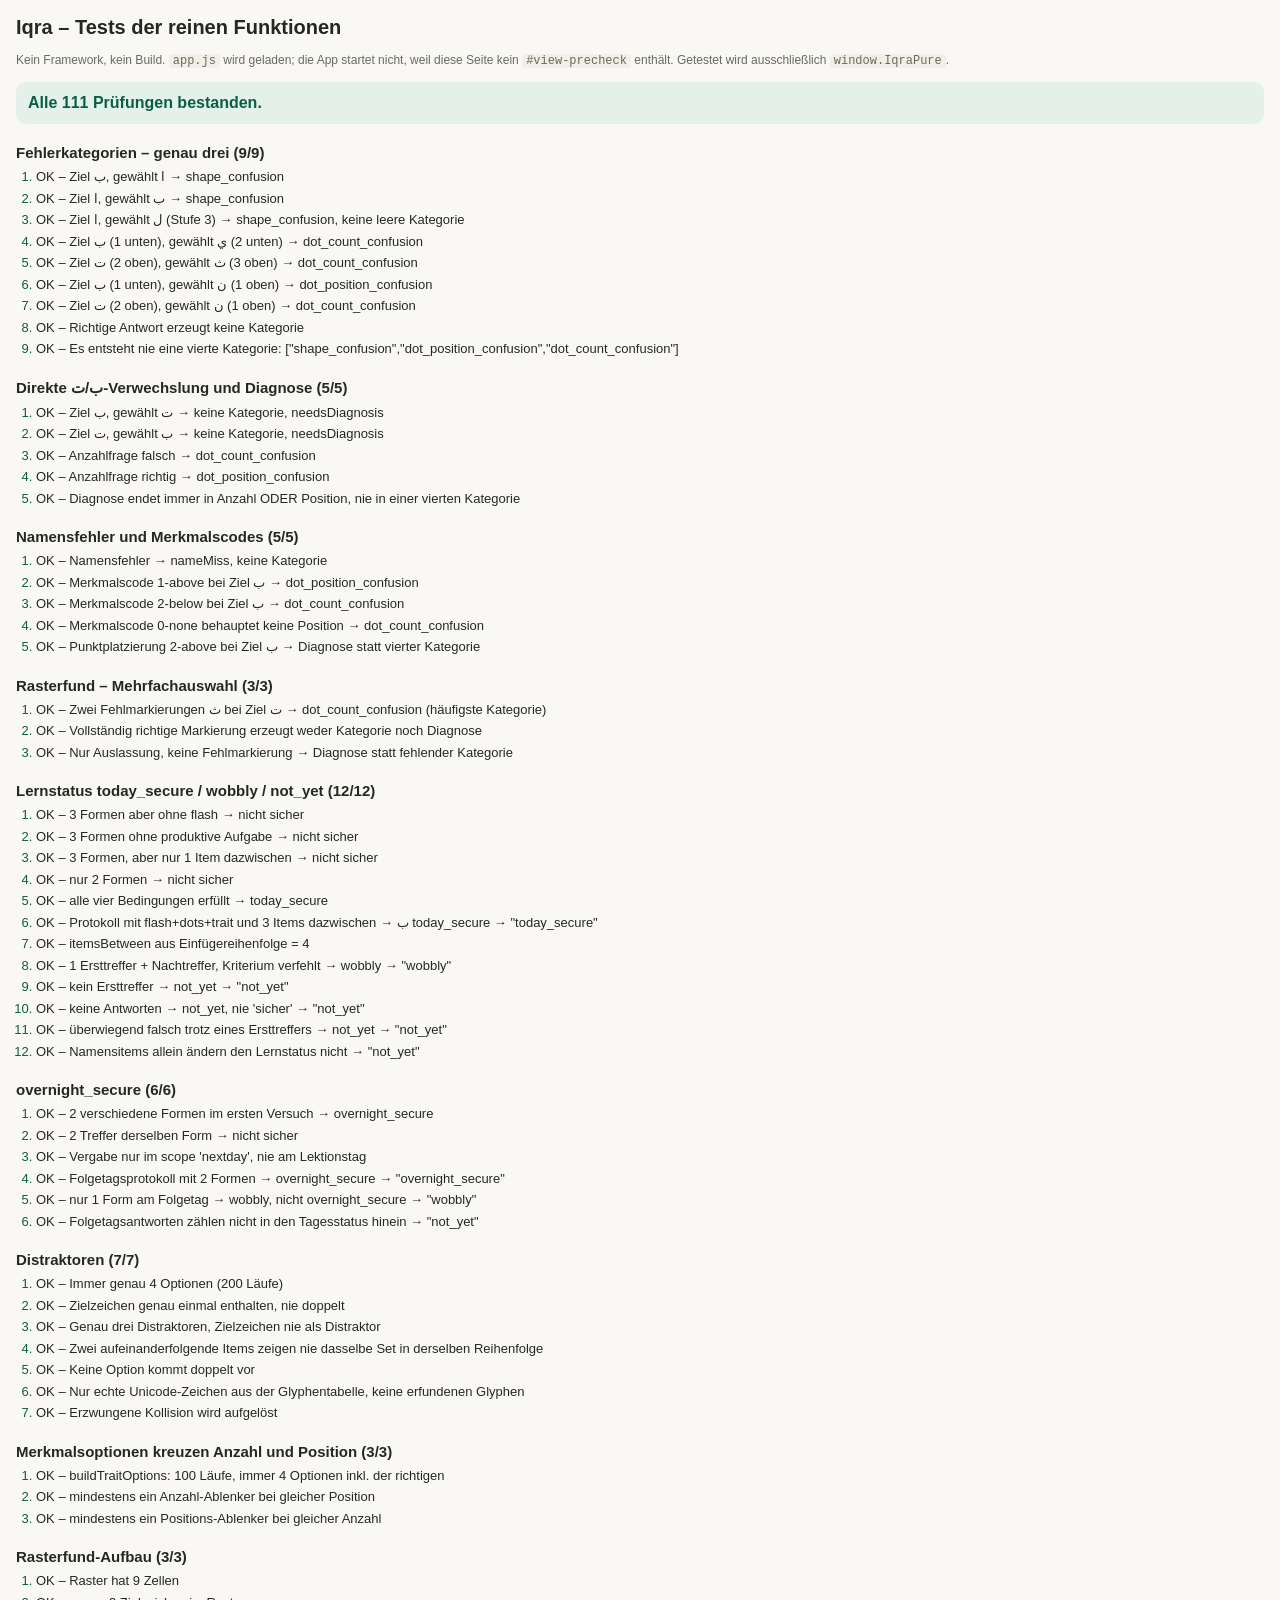
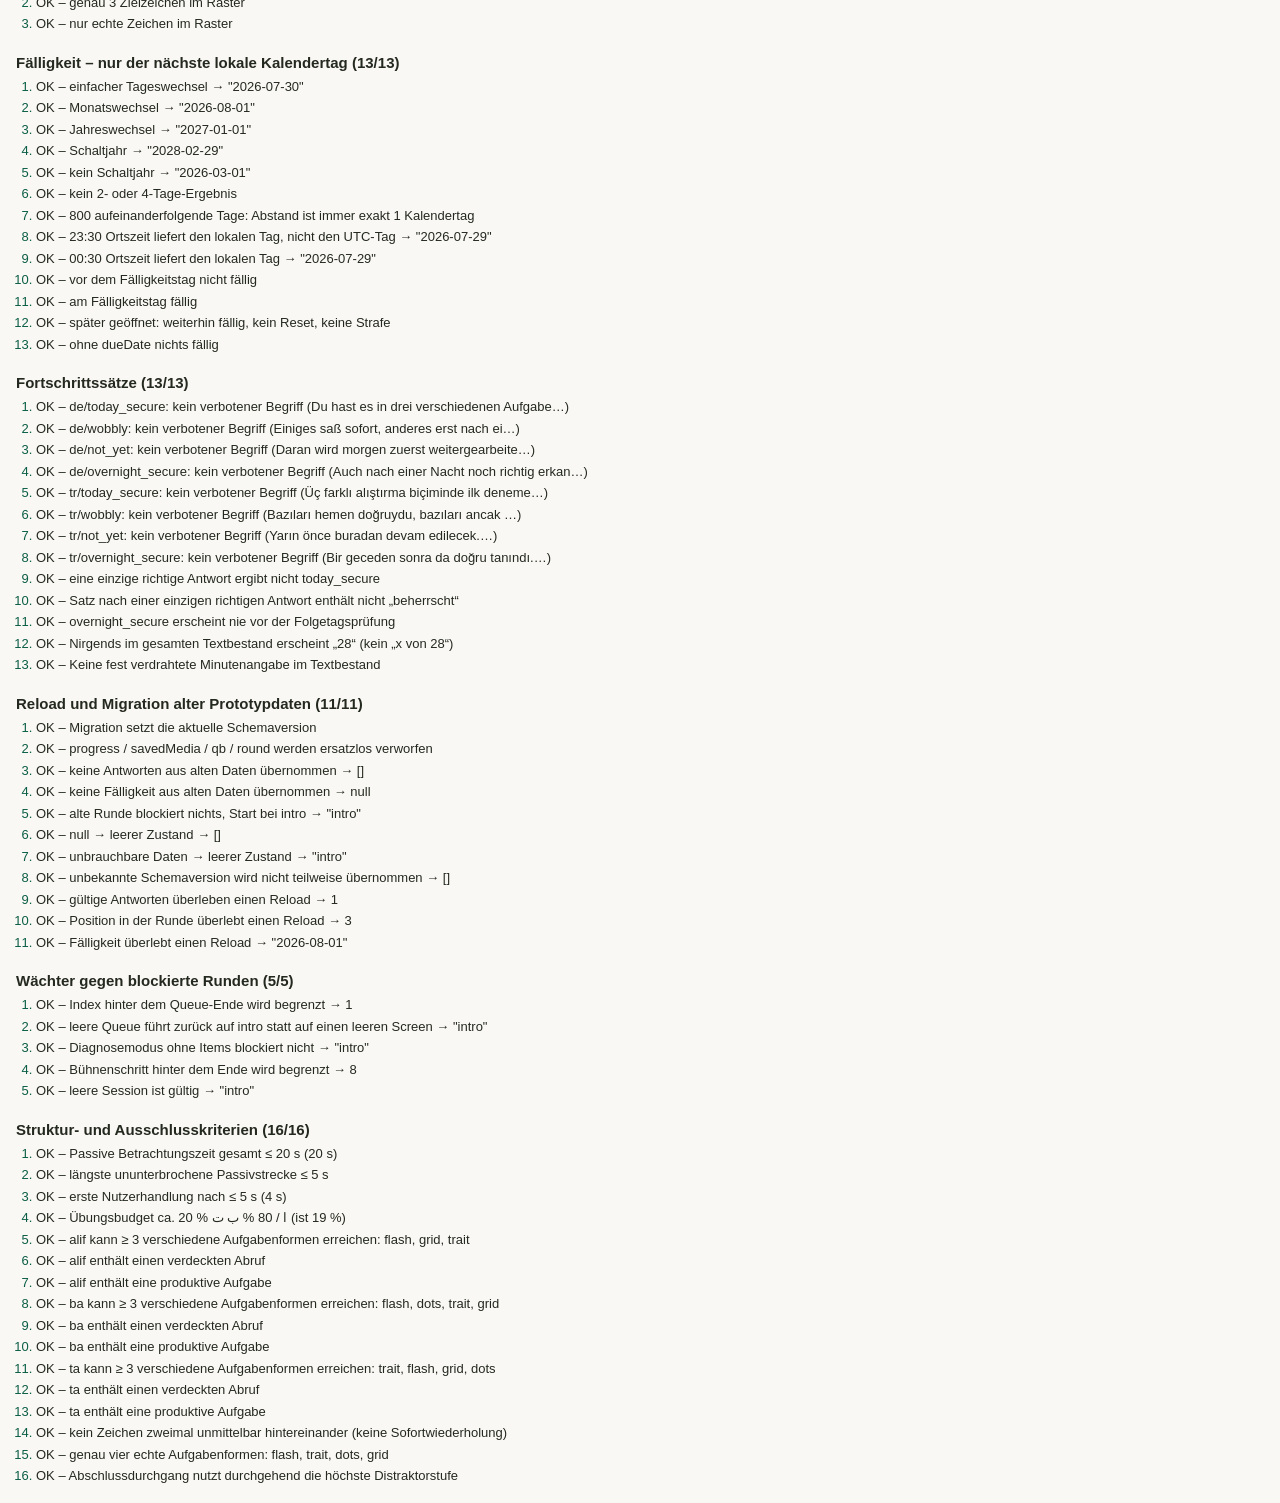
==== tests.html @ 8e63d416 "Vertical Slice zu einer vollstaendigen Demolektion umbauen Der bisherige breite Prototyp wird durch " ====
<!DOCTYPE html>
<html lang="de">
<head>
<meta charset="UTF-8">
<meta name="viewport" content="width=device-width, initial-scale=1">
<title>Iqra – Tests der reinen Funktionen</title>
<style>
  body { font-family: -apple-system, BlinkMacSystemFont, "Segoe UI", Roboto, Helvetica, Arial, sans-serif;
         margin: 0; padding: 16px; background: #faf8f4; color: #24291f; }
  h1 { font-size: 20px; margin: 0 0 4px; }
  #summary { font-size: 16px; font-weight: 700; padding: 12px; border-radius: 10px; margin: 12px 0; }
  .pass { background: #e3f1ea; color: #0b5e46; }
  .fail { background: #f6ebe4; color: #9a3412; }
  h2 { font-size: 15px; margin: 20px 0 6px; }
  ol { margin: 0; padding-left: 20px; }
  li { font-size: 13px; line-height: 1.5; margin: 2px 0; }
  li.ok::marker { color: #0b5e46; }
  li.no { color: #9a3412; font-weight: 700; }
  code { background: #f2efe8; padding: 0 4px; border-radius: 4px; }
  p.note { font-size: 12px; color: #676c5e; line-height: 1.5; }
</style>
</head>
<body>
<h1>Iqra – Tests der reinen Funktionen</h1>
<p class="note">Kein Framework, kein Build. <code>app.js</code> wird geladen; die App startet nicht, weil
diese Seite kein <code>#view-precheck</code> enthält. Getestet wird ausschließlich <code>window.IqraPure</code>.</p>
<div id="summary">läuft …</div>
<div id="results"></div>

<script src="app.js"></script>
<script>
(function () {
  "use strict";
  var P = window.IqraPure;
  var groups = [];
  var current = null;
  var total = 0, failed = 0;

  function group(name) { current = { name: name, items: [] }; groups.push(current); }
  function ok(cond, label) {
    total++;
    if (!cond) failed++;
    current.items.push({ ok: !!cond, label: label });
  }
  function eq(a, b, label) { ok(JSON.stringify(a) === JSON.stringify(b), label + "  → " + JSON.stringify(a)); }

  function answer(o) {
    return {
      letterId: o.letterId, taskType: o.taskType || "flash", pickKind: o.pickKind || "glyph",
      picked: o.picked, correct: !!o.correct
    };
  }
  function cat(o) { return P.classifyError(answer(o)).category; }
  function diag(o) { return P.classifyError(answer(o)).needsDiagnosis; }

  /* ---------------------------------------------------------------- 1 */
  group("Fehlerkategorien – genau drei");

  ok(cat({ letterId: "ba", picked: "ا" }) === "shape_confusion",
     "Ziel ب, gewählt ا → shape_confusion");
  ok(cat({ letterId: "alif", picked: "ب" }) === "shape_confusion",
     "Ziel ا, gewählt ب → shape_confusion");
  ok(cat({ letterId: "alif", picked: "ل" }) === "shape_confusion",
     "Ziel ا, gewählt ل (Stufe 3) → shape_confusion, keine leere Kategorie");
  ok(cat({ letterId: "ba", picked: "ي" }) === "dot_count_confusion",
     "Ziel ب (1 unten), gewählt ي (2 unten) → dot_count_confusion");
  ok(cat({ letterId: "ta", picked: "ث" }) === "dot_count_confusion",
     "Ziel ت (2 oben), gewählt ث (3 oben) → dot_count_confusion");
  ok(cat({ letterId: "ba", picked: "ن" }) === "dot_position_confusion",
     "Ziel ب (1 unten), gewählt ن (1 oben) → dot_position_confusion");
  ok(cat({ letterId: "ta", picked: "ن" }) === "dot_count_confusion",
     "Ziel ت (2 oben), gewählt ن (1 oben) → dot_count_confusion");
  ok(cat({ letterId: "ba", picked: "ب", correct: true }) === null,
     "Richtige Antwort erzeugt keine Kategorie");

  var cats = ["shape_confusion", "dot_count_confusion", "dot_position_confusion"];
  var seen = [];
  ["ا", "ت", "ث", "ن", "ي", "ل", "د"].forEach(function (ch) {
    var c = P.classifyError(answer({ letterId: "ba", picked: ch })).category;
    if (c && seen.indexOf(c) === -1) seen.push(c);
  });
  ok(seen.every(function (c) { return cats.indexOf(c) !== -1; }),
     "Es entsteht nie eine vierte Kategorie: " + JSON.stringify(seen));

  /* ---------------------------------------------------------------- 2 */
  group("Direkte ب/ت-Verwechslung und Diagnose");

  ok(cat({ letterId: "ba", picked: "ت" }) === null && diag({ letterId: "ba", picked: "ت" }) === true,
     "Ziel ب, gewählt ت → keine Kategorie, needsDiagnosis");
  ok(cat({ letterId: "ta", picked: "ب" }) === null && diag({ letterId: "ta", picked: "ب" }) === true,
     "Ziel ت, gewählt ب → keine Kategorie, needsDiagnosis");
  ok(P.resolveDiagnosis(false) === "dot_count_confusion",
     "Anzahlfrage falsch → dot_count_confusion");
  ok(P.resolveDiagnosis(true) === "dot_position_confusion",
     "Anzahlfrage richtig → dot_position_confusion");
  ok(["dot_count_confusion", "dot_position_confusion"].indexOf(P.resolveDiagnosis(true)) !== -1 &&
     ["dot_count_confusion", "dot_position_confusion"].indexOf(P.resolveDiagnosis(false)) !== -1,
     "Diagnose endet immer in Anzahl ODER Position, nie in einer vierten Kategorie");

  group("Namensfehler und Merkmalscodes");
  var nm = P.classifyError(answer({ letterId: "ba", taskType: "name", pickKind: "name", picked: "ta" }));
  ok(nm.category === null && nm.nameMiss === true,
     "Namensfehler → nameMiss, keine Kategorie");
  ok(cat({ letterId: "ba", taskType: "trait", pickKind: "trait", picked: "1-above" }) === "dot_position_confusion",
     "Merkmalscode 1-above bei Ziel ب → dot_position_confusion");
  ok(cat({ letterId: "ba", taskType: "trait", pickKind: "trait", picked: "2-below" }) === "dot_count_confusion",
     "Merkmalscode 2-below bei Ziel ب → dot_count_confusion");
  ok(cat({ letterId: "ba", taskType: "trait", pickKind: "trait", picked: "0-none" }) === "dot_count_confusion",
     "Merkmalscode 0-none behauptet keine Position → dot_count_confusion");
  ok(cat({ letterId: "ba", taskType: "dots", pickKind: "trait", picked: "2-above" }) === null &&
     diag({ letterId: "ba", taskType: "dots", pickKind: "trait", picked: "2-above" }) === true,
     "Punktplatzierung 2-above bei Ziel ب → Diagnose statt vierter Kategorie");

  group("Rasterfund – Mehrfachauswahl");
  ok(cat({ letterId: "ta", taskType: "grid", picked: ["ت", "ت", "ث", "ث"] }) === "dot_count_confusion",
     "Zwei Fehlmarkierungen ث bei Ziel ت → dot_count_confusion (häufigste Kategorie)");
  ok(diag({ letterId: "ta", taskType: "grid", picked: ["ت", "ت", "ت"], correct: true }) === false,
     "Vollständig richtige Markierung erzeugt weder Kategorie noch Diagnose");
  ok(diag({ letterId: "ta", taskType: "grid", picked: ["ت", "ت"] }) === true,
     "Nur Auslassung, keine Fehlmarkierung → Diagnose statt fehlender Kategorie");

  /* ---------------------------------------------------------------- 3 */
  group("Lernstatus today_secure / wobbly / not_yet");

  function A(letterId, taskType, correct, firstTry, qid, scope) {
    return { qid: qid, letterId: letterId, taskType: taskType, correct: correct,
             firstTry: firstTry, scope: scope || "today", level: 1, picked: "x",
             attemptNo: firstTry ? 1 : 2, ts: 0 };
  }

  ok(P.isTodaySecure({ scope: "today", firstTryForms: ["grid", "dots", "trait"], itemsBetween: 5 }) === false,
     "3 Formen aber ohne flash → nicht sicher");
  ok(P.isTodaySecure({ scope: "today", firstTryForms: ["flash", "trait", "name"], itemsBetween: 5 }) === false,
     "3 Formen ohne produktive Aufgabe → nicht sicher");
  ok(P.isTodaySecure({ scope: "today", firstTryForms: ["flash", "grid", "trait"], itemsBetween: 1 }) === false,
     "3 Formen, aber nur 1 Item dazwischen → nicht sicher");
  ok(P.isTodaySecure({ scope: "today", firstTryForms: ["flash", "grid"], itemsBetween: 9 }) === false,
     "nur 2 Formen → nicht sicher");
  ok(P.isTodaySecure({ scope: "today", firstTryForms: ["flash", "grid", "trait"], itemsBetween: 2 }) === true,
     "alle vier Bedingungen erfüllt → today_secure");

  var secureLog = [
    A("ba", "flash", true, true, "q1"), A("ta", "trait", true, true, "q2"),
    A("alif", "flash", true, true, "q3"), A("ta", "flash", true, true, "q4"),
    A("ba", "dots", true, true, "q5"), A("ba", "trait", true, true, "q6")
  ];
  var lsBa = P.computeLetterState(secureLog, "ba", "today");
  eq(lsBa.status, "today_secure", "Protokoll mit flash+dots+trait und 3 Items dazwischen → ب today_secure");
  ok(lsBa.itemsBetween >= 2, "itemsBetween aus Einfügereihenfolge = " + lsBa.itemsBetween);

  var wobblyLog = [
    A("ba", "flash", true, true, "q1"), A("ta", "trait", false, true, "q2"),
    A("ba", "dots", true, false, "q3"), A("ba", "trait", true, false, "q4")
  ];
  eq(P.computeLetterState(wobblyLog, "ba", "today").status, "wobbly",
     "1 Ersttreffer + Nachtreffer, Kriterium verfehlt → wobbly");

  var notYetLog = [
    A("ta", "flash", false, true, "q1"), A("ta", "grid", false, true, "q2"),
    A("ta", "trait", false, true, "q3")
  ];
  eq(P.computeLetterState(notYetLog, "ta", "today").status, "not_yet",
     "kein Ersttreffer → not_yet");
  eq(P.computeLetterState([], "ta", "today").status, "not_yet",
     "keine Antworten → not_yet, nie 'sicher'");

  var majorityWrong = [
    A("ta", "flash", true, true, "q1"), A("ta", "grid", false, true, "q2"),
    A("ta", "trait", false, true, "q3"), A("ta", "dots", false, true, "q4")
  ];
  eq(P.computeLetterState(majorityWrong, "ta", "today").status, "not_yet",
     "überwiegend falsch trotz eines Ersttreffers → not_yet");

  var nameOnly = [A("ba", "name", true, true, "q1"), A("ba", "name", true, true, "q2"), A("ba", "name", true, true, "q3")];
  eq(P.computeLetterState(nameOnly, "ba", "today").status, "not_yet",
     "Namensitems allein ändern den Lernstatus nicht");

  /* ---------------------------------------------------------------- 4 */
  group("overnight_secure");

  ok(P.isOvernightSecure({ scope: "nextday", firstTryForms: ["flash", "dots"] }) === true,
     "2 verschiedene Formen im ersten Versuch → overnight_secure");
  ok(P.isOvernightSecure({ scope: "nextday", firstTryForms: ["flash"] }) === false,
     "2 Treffer derselben Form → nicht sicher");
  ok(P.isOvernightSecure({ scope: "today", firstTryForms: ["flash", "dots", "grid"] }) === false,
     "Vergabe nur im scope 'nextday', nie am Lektionstag");
  var ndLog = [A("ba", "flash", true, true, "n1", "nextday"), A("ta", "flash", true, true, "n2", "nextday"),
               A("ba", "dots", true, true, "n3", "nextday")];
  eq(P.computeLetterState(ndLog, "ba", "nextday").status, "overnight_secure",
     "Folgetagsprotokoll mit 2 Formen → overnight_secure");
  eq(P.computeLetterState(ndLog, "ta", "nextday").status, "wobbly",
     "nur 1 Form am Folgetag → wobbly, nicht overnight_secure");
  eq(P.computeLetterState(ndLog, "ba", "today").status, "not_yet",
     "Folgetagsantworten zählen nicht in den Tagesstatus hinein");

  /* ---------------------------------------------------------------- 5 */
  group("Distraktoren");

  var prev = null, sets = [], i, j;
  for (i = 0; i < 200; i++) {
    var letter = ["alif", "ba", "ta"][i % 3];
    var level = (i % 3) + 1;
    var d = P.buildDistractors(letter, level, prev);
    sets.push({ letter: letter, level: level, d: d, prev: prev });
    prev = d.join(",");
  }
  ok(sets.every(function (s) { return s.d.length === 4; }), "Immer genau 4 Optionen (200 Läufe)");
  ok(sets.every(function (s) {
    var n = 0;
    for (var k = 0; k < s.d.length; k++) if (s.d[k] === s.letter) n++;
    return n === 1;
  }), "Zielzeichen genau einmal enthalten, nie doppelt");
  ok(sets.every(function (s) {
    return s.d.filter(function (x) { return x !== s.letter; }).length === 3;
  }), "Genau drei Distraktoren, Zielzeichen nie als Distraktor");
  ok(sets.every(function (s) {
    return !s.prev || s.d.join(",") !== s.prev;
  }), "Zwei aufeinanderfolgende Items zeigen nie dasselbe Set in derselben Reihenfolge");
  ok(sets.every(function (s) {
    var uniq = [];
    for (var k = 0; k < s.d.length; k++) if (uniq.indexOf(s.d[k]) === -1) uniq.push(s.d[k]);
    return uniq.length === 4;
  }), "Keine Option kommt doppelt vor");
  ok(sets.every(function (s) { return s.d.every(function (g) { return !!P.GLYPHS[g]; }); }),
     "Nur echte Unicode-Zeichen aus der Glyphentabelle, keine erfundenen Glyphen");

  /* gleiche Antwort zweimal hintereinander mit identischem prev erzwingen */
  var forced = P.buildDistractors("ba", 1, ["alif", "ta", "nun", "ba"].join(","));
  ok(forced.join(",") !== ["alif", "ta", "nun", "ba"].join(","),
     "Erzwungene Kollision wird aufgelöst");

  group("Merkmalsoptionen kreuzen Anzahl und Position");
  for (i = 0; i < 100; i++) {
    var lid = ["ba", "ta"][i % 2];
    var opts = P.buildTraitOptions(lid);
    var correct = P.traitCodeOf(lid);
    if (opts.length !== 4) { ok(false, "buildTraitOptions liefert 4 Optionen"); break; }
    if (opts.indexOf(correct) === -1) { ok(false, "richtige Option enthalten"); break; }
  }
  ok(true, "buildTraitOptions: 100 Läufe, immer 4 Optionen inkl. der richtigen");
  var tb = P.buildTraitOptions("ba");
  var tParts = tb.map(function (c) { return c.split("-"); });
  ok(tParts.some(function (p) { return p[1] === "below" && p[0] !== "1"; }),
     "mindestens ein Anzahl-Ablenker bei gleicher Position");
  ok(tParts.some(function (p) { return p[0] === "1" && p[1] !== "below"; }),
     "mindestens ein Positions-Ablenker bei gleicher Anzahl");

  group("Rasterfund-Aufbau");
  var g9 = P.buildGrid("ta", 2);
  ok(g9.length === 9, "Raster hat 9 Zellen");
  ok(g9.filter(function (x) { return x === "ta"; }).length === 3, "genau 3 Zielzeichen im Raster");
  ok(g9.every(function (x) { return !!P.GLYPHS[x]; }), "nur echte Zeichen im Raster");

  /* ---------------------------------------------------------------- 6 */
  group("Fälligkeit – nur der nächste lokale Kalendertag");

  eq(P.nextDueDate("2026-07-29"), "2026-07-30", "einfacher Tageswechsel");
  eq(P.nextDueDate("2026-07-31"), "2026-08-01", "Monatswechsel");
  eq(P.nextDueDate("2026-12-31"), "2027-01-01", "Jahreswechsel");
  eq(P.nextDueDate("2028-02-28"), "2028-02-29", "Schaltjahr");
  eq(P.nextDueDate("2026-02-28"), "2026-03-01", "kein Schaltjahr");
  ok(P.nextDueDate("2026-07-29") !== "2026-07-31" && P.nextDueDate("2026-07-29") !== "2026-08-02",
     "kein 2- oder 4-Tage-Ergebnis");

  var spanOk = true;
  var probe = new Date(2026, 0, 1);
  for (i = 0; i < 800; i++) {
    var from = (function (d) {
      var m = d.getMonth() + 1, dd = d.getDate();
      return d.getFullYear() + "-" + (m < 10 ? "0" + m : m) + "-" + (dd < 10 ? "0" + dd : dd);
    })(probe);
    var to = P.nextDueDate(from);
    var t1 = new Date(from.slice(0, 4), +from.slice(5, 7) - 1, +from.slice(8, 10));
    var t2 = new Date(to.slice(0, 4), +to.slice(5, 7) - 1, +to.slice(8, 10));
    if (Math.round((t2 - t1) / 86400000) !== 1) { spanOk = false; break; }
    probe.setDate(probe.getDate() + 1);
  }
  ok(spanOk, "800 aufeinanderfolgende Tage: Abstand ist immer exakt 1 Kalendertag");

  /* Lokaler Tag, nicht UTC: 23:30 Ortszeit muss noch derselbe Tag sein. */
  var late = new Date(2026, 6, 29, 23, 30, 0);
  eq(P.todayLocal(late), "2026-07-29", "23:30 Ortszeit liefert den lokalen Tag, nicht den UTC-Tag");
  var early = new Date(2026, 6, 29, 0, 30, 0);
  eq(P.todayLocal(early), "2026-07-29", "00:30 Ortszeit liefert den lokalen Tag");

  ok(P.isDue("2026-07-30", "2026-07-29") === false, "vor dem Fälligkeitstag nicht fällig");
  ok(P.isDue("2026-07-30", "2026-07-30") === true, "am Fälligkeitstag fällig");
  ok(P.isDue("2026-07-30", "2026-08-05") === true, "später geöffnet: weiterhin fällig, kein Reset, keine Strafe");
  ok(P.isDue(null, "2026-07-30") === false, "ohne dueDate nichts fällig");

  /* ---------------------------------------------------------------- 7 */
  group("Fortschrittssätze");

  var forbidden = ["beherrsch", "von 28", "Minuten", "dakika", "Prozent", "%"];
  var statuses = ["today_secure", "wobbly", "not_yet", "overnight_secure"];
  ["de", "tr"].forEach(function (lang) {
    statuses.forEach(function (st) {
      var s = P.progressSentence({ status: st, firstTryForms: [], itemsBetween: 0 }, lang);
      var bad = forbidden.filter(function (w) { return s.toLowerCase().indexOf(w.toLowerCase()) !== -1; });
      ok(bad.length === 0, lang + "/" + st + ": kein verbotener Begriff (" + s.slice(0, 40) + "…)");
    });
  });

  var oneCorrect = [A("ba", "flash", true, true, "q1")];
  var lsOne = P.computeLetterState(oneCorrect, "ba", "today");
  ok(lsOne.status !== "today_secure", "eine einzige richtige Antwort ergibt nicht today_secure");
  ok(P.progressSentence(lsOne, "de").toLowerCase().indexOf("beherrsch") === -1,
     "Satz nach einer einzigen richtigen Antwort enthält nicht „beherrscht“");
  ok(P.progressSentence(lsOne, "de").indexOf("über Nacht") === -1 &&
     P.progressSentence(lsOne, "de").indexOf("nach einer Nacht") === -1,
     "overnight_secure erscheint nie vor der Folgetagsprüfung");

  var allText = [];
  ["de", "tr"].forEach(function (l) {
    for (var k in P.I18N[l]) if (Object.prototype.hasOwnProperty.call(P.I18N[l], k)) allText.push(P.I18N[l][k]);
  });
  ok(allText.every(function (s) { return s.indexOf("28") === -1; }),
     "Nirgends im gesamten Textbestand erscheint „28“ (kein „x von 28“)");
  ok(allText.every(function (s) { return !/\b\d+\s*(Minuten|Minute|dakika)\b/i.test(s); }),
     "Keine fest verdrahtete Minutenangabe im Textbestand");

  /* ---------------------------------------------------------------- 8 */
  group("Reload und Migration alter Prototypdaten");

  var legacy = {
    onboardingDone: true, situation: "convert", goal: "letters",
    progress: { letters: 3, lessons: 1, minutes: 5 },
    savedMedia: ["post1", "post2"],
    qb: { askedIds: ["flash-ba"], wrongIds: ["nameToChar-ta"], lastLetterId: "ta" },
    round: { questionIds: ["flash-ba"], currentIndex: 0, score: 1, results: {} }
  };
  var m = P.migrateState(legacy);
  ok(m.schemaVersion === P.SCHEMA_VERSION, "Migration setzt die aktuelle Schemaversion");
  ok(m.progress === undefined && m.savedMedia === undefined && m.qb === undefined && m.round === undefined,
     "progress / savedMedia / qb / round werden ersatzlos verworfen");
  eq(m.answers, [], "keine Antworten aus alten Daten übernommen");
  eq(m.dueDate, null, "keine Fälligkeit aus alten Daten übernommen");
  eq(m.session.stage, "intro", "alte Runde blockiert nichts, Start bei intro");

  eq(P.migrateState(null).answers, [], "null → leerer Zustand");
  eq(P.migrateState("kaputt").session.stage, "intro", "unbrauchbare Daten → leerer Zustand");
  eq(P.migrateState({ schemaVersion: 99, answers: [1, 2] }).answers, [],
     "unbekannte Schemaversion wird nicht teilweise übernommen");

  var keep = {
    schemaVersion: P.SCHEMA_VERSION,
    precheck: [{ letterId: "ba", answered: true, picked: "ba" }],
    answers: [A("ba", "flash", true, true, "q1")],
    errors: [], dueDate: "2026-08-01", nextdayDoneDate: null,
    session: { stage: "practice", index: 3, queue: [1, 2, 3, 4, 5], stageStep: 9, pending: null, diagnosisDone: [] }
  };
  var k = P.migrateState(keep);
  eq(k.answers.length, 1, "gültige Antworten überleben einen Reload");
  eq(k.session.index, 3, "Position in der Runde überlebt einen Reload");
  eq(k.dueDate, "2026-08-01", "Fälligkeit überlebt einen Reload");

  group("Wächter gegen blockierte Runden");
  eq(P.normalizeSession({ stage: "practice", index: 9, queue: [1, 2] }).index, 1,
     "Index hinter dem Queue-Ende wird begrenzt");
  eq(P.normalizeSession({ stage: "practice", index: 0, queue: [] }).stage, "intro",
     "leere Queue führt zurück auf intro statt auf einen leeren Screen");
  eq(P.normalizeSession({ stage: "diagnosis", index: 0, queue: [] }).stage, "intro",
     "Diagnosemodus ohne Items blockiert nicht");
  eq(P.normalizeSession({ stage: "stage", stageStep: 999 }).stageStep, P.STAGE_STEPS.length - 1,
     "Bühnenschritt hinter dem Ende wird begrenzt");
  eq(P.normalizeSession({}).stage, "intro", "leere Session ist gültig");

  /* ---------------------------------------------------------------- 9 */
  group("Struktur- und Ausschlusskriterien");

  var passive = P.STAGE_STEPS.filter(function (s) { return s.kind === "passive"; });
  var totalMs = passive.reduce(function (a, s) { return a + s.ms; }, 0);
  ok(totalMs <= 20000, "Passive Betrachtungszeit gesamt ≤ 20 s (" + (totalMs / 1000) + " s)");
  ok(passive.every(function (s) { return s.ms <= 5000; }),
     "längste ununterbrochene Passivstrecke ≤ 5 s");
  var firstActionAt = 0, found = false;
  for (i = 0; i < P.STAGE_STEPS.length; i++) {
    if (P.STAGE_STEPS[i].kind === "action") { found = true; break; }
    firstActionAt += P.STAGE_STEPS[i].ms || 0;
  }
  ok(found && firstActionAt <= 5000, "erste Nutzerhandlung nach ≤ 5 s (" + (firstActionAt / 1000) + " s)");

  var all = P.PRACTICE_PLAN.concat(P.FINAL_PLAN);
  var alifShare = all.filter(function (x) { return x.letterId === "alif"; }).length / all.length;
  ok(alifShare >= 0.12 && alifShare <= 0.28,
     "Übungsbudget ca. 20 % ا / 80 % ب ت (ist " + Math.round(alifShare * 100) + " %)");

  var forms = {};
  all.forEach(function (x) {
    if (!forms[x.letterId]) forms[x.letterId] = [];
    if (forms[x.letterId].indexOf(x.taskType) === -1) forms[x.letterId].push(x.taskType);
  });
  ["alif", "ba", "ta"].forEach(function (l) {
    ok(forms[l].length >= 3, l + " kann ≥ 3 verschiedene Aufgabenformen erreichen: " + forms[l].join(", "));
    ok(forms[l].indexOf("flash") !== -1, l + " enthält einen verdeckten Abruf");
    ok(forms[l].indexOf("grid") !== -1 || forms[l].indexOf("dots") !== -1,
       l + " enthält eine produktive Aufgabe");
  });

  var adjacent = true;
  for (i = 1; i < P.PRACTICE_PLAN.length; i++) {
    if (P.PRACTICE_PLAN[i].letterId === P.PRACTICE_PLAN[i - 1].letterId) adjacent = false;
  }
  ok(adjacent, "kein Zeichen zweimal unmittelbar hintereinander (keine Sofortwiederholung)");

  var taskTypes = [];
  all.forEach(function (x) { if (taskTypes.indexOf(x.taskType) === -1) taskTypes.push(x.taskType); });
  ok(taskTypes.length === 4 && ["flash", "grid", "dots", "trait"].every(function (x) { return taskTypes.indexOf(x) !== -1; }),
     "genau vier echte Aufgabenformen: " + taskTypes.join(", "));

  ok(P.FINAL_PLAN.every(function (x) { return x.level === 3; }),
     "Abschlussdurchgang nutzt durchgehend die höchste Distraktorstufe");

  /* ---------------------------------------------------------------- Ausgabe */
  var res = document.getElementById("results");
  groups.forEach(function (g) {
    var h = document.createElement("h2");
    h.textContent = g.name + " (" + g.items.filter(function (x) { return x.ok; }).length + "/" + g.items.length + ")";
    res.appendChild(h);
    var ol = document.createElement("ol");
    g.items.forEach(function (it) {
      var li = document.createElement("li");
      li.className = it.ok ? "ok" : "no";
      li.textContent = (it.ok ? "OK – " : "FEHLGESCHLAGEN – ") + it.label;
      ol.appendChild(li);
    });
    res.appendChild(ol);
  });

  var sum = document.getElementById("summary");
  sum.className = failed === 0 ? "pass" : "fail";
  sum.textContent = failed === 0
    ? ("Alle " + total + " Prüfungen bestanden.")
    : (failed + " von " + total + " Prüfungen fehlgeschlagen.");
  window.__iqraTestResult = { total: total, failed: failed };
})();
</script>
</body>
</html>
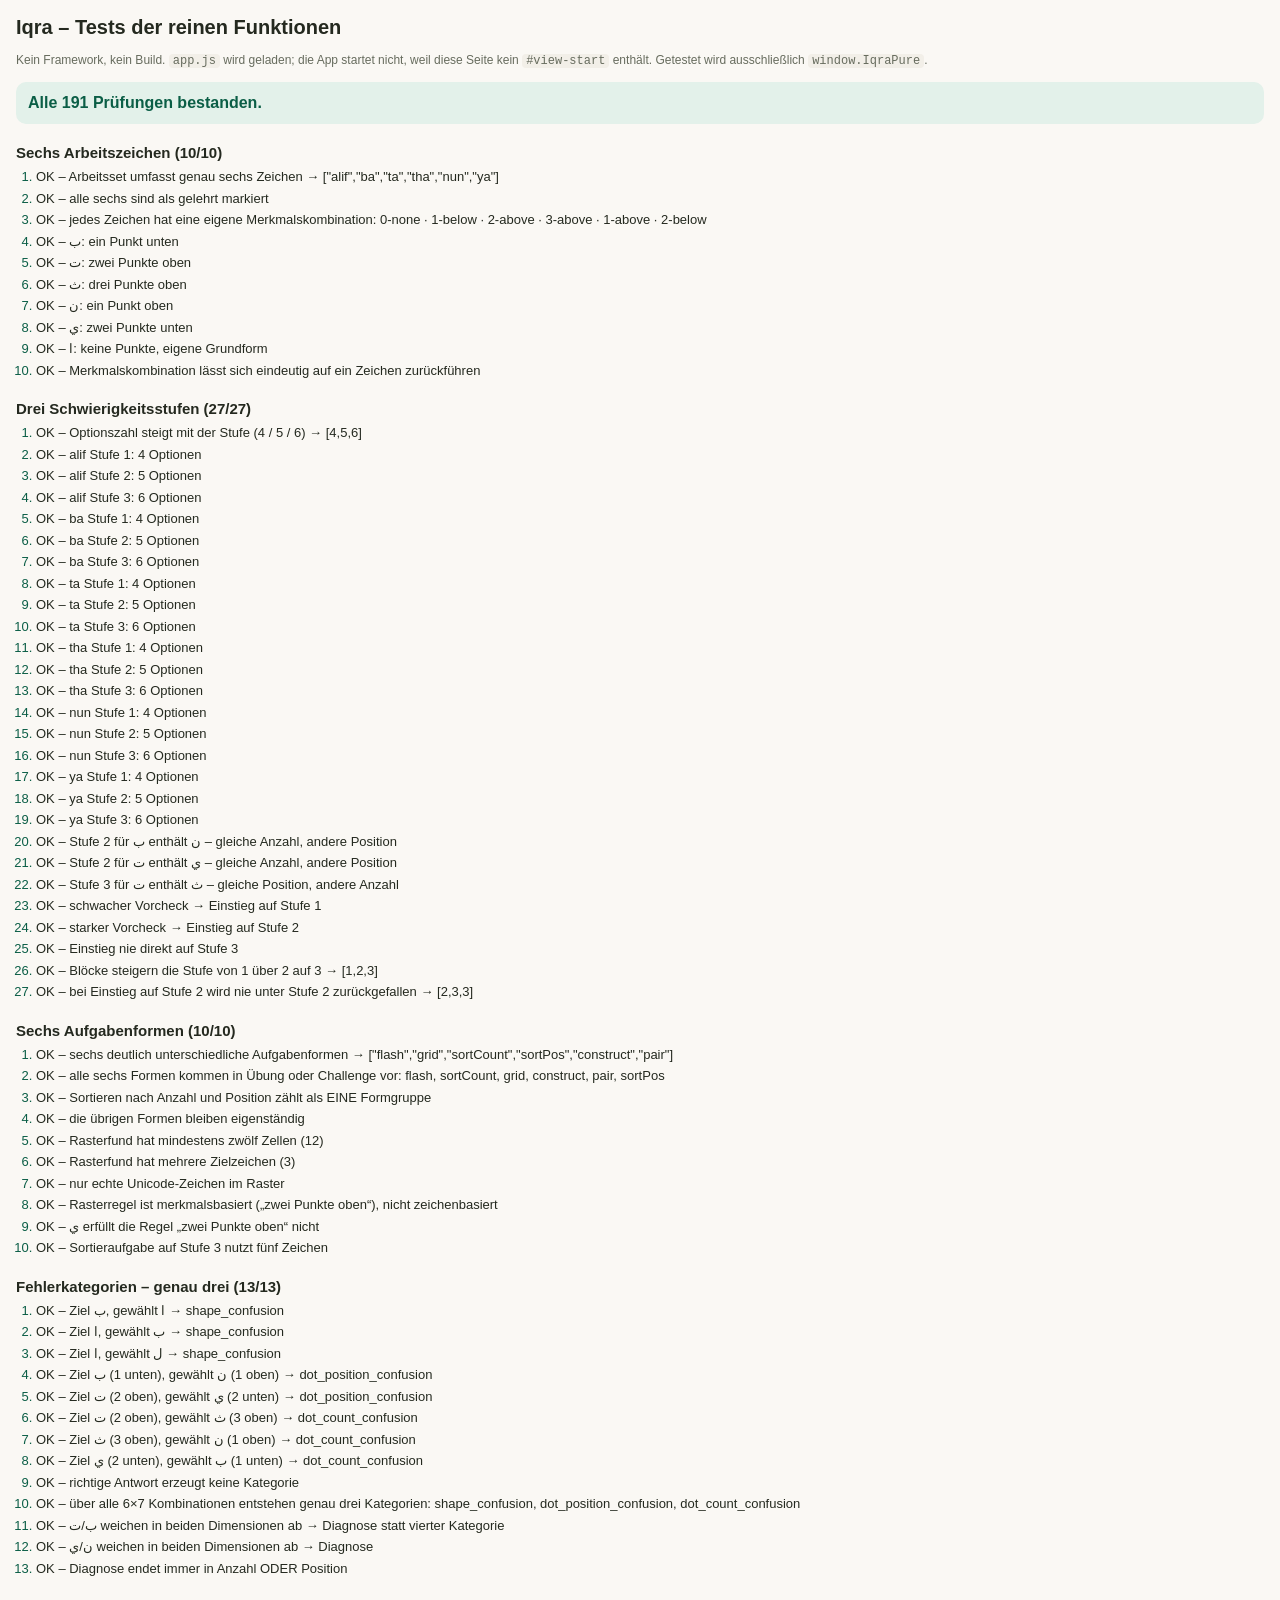
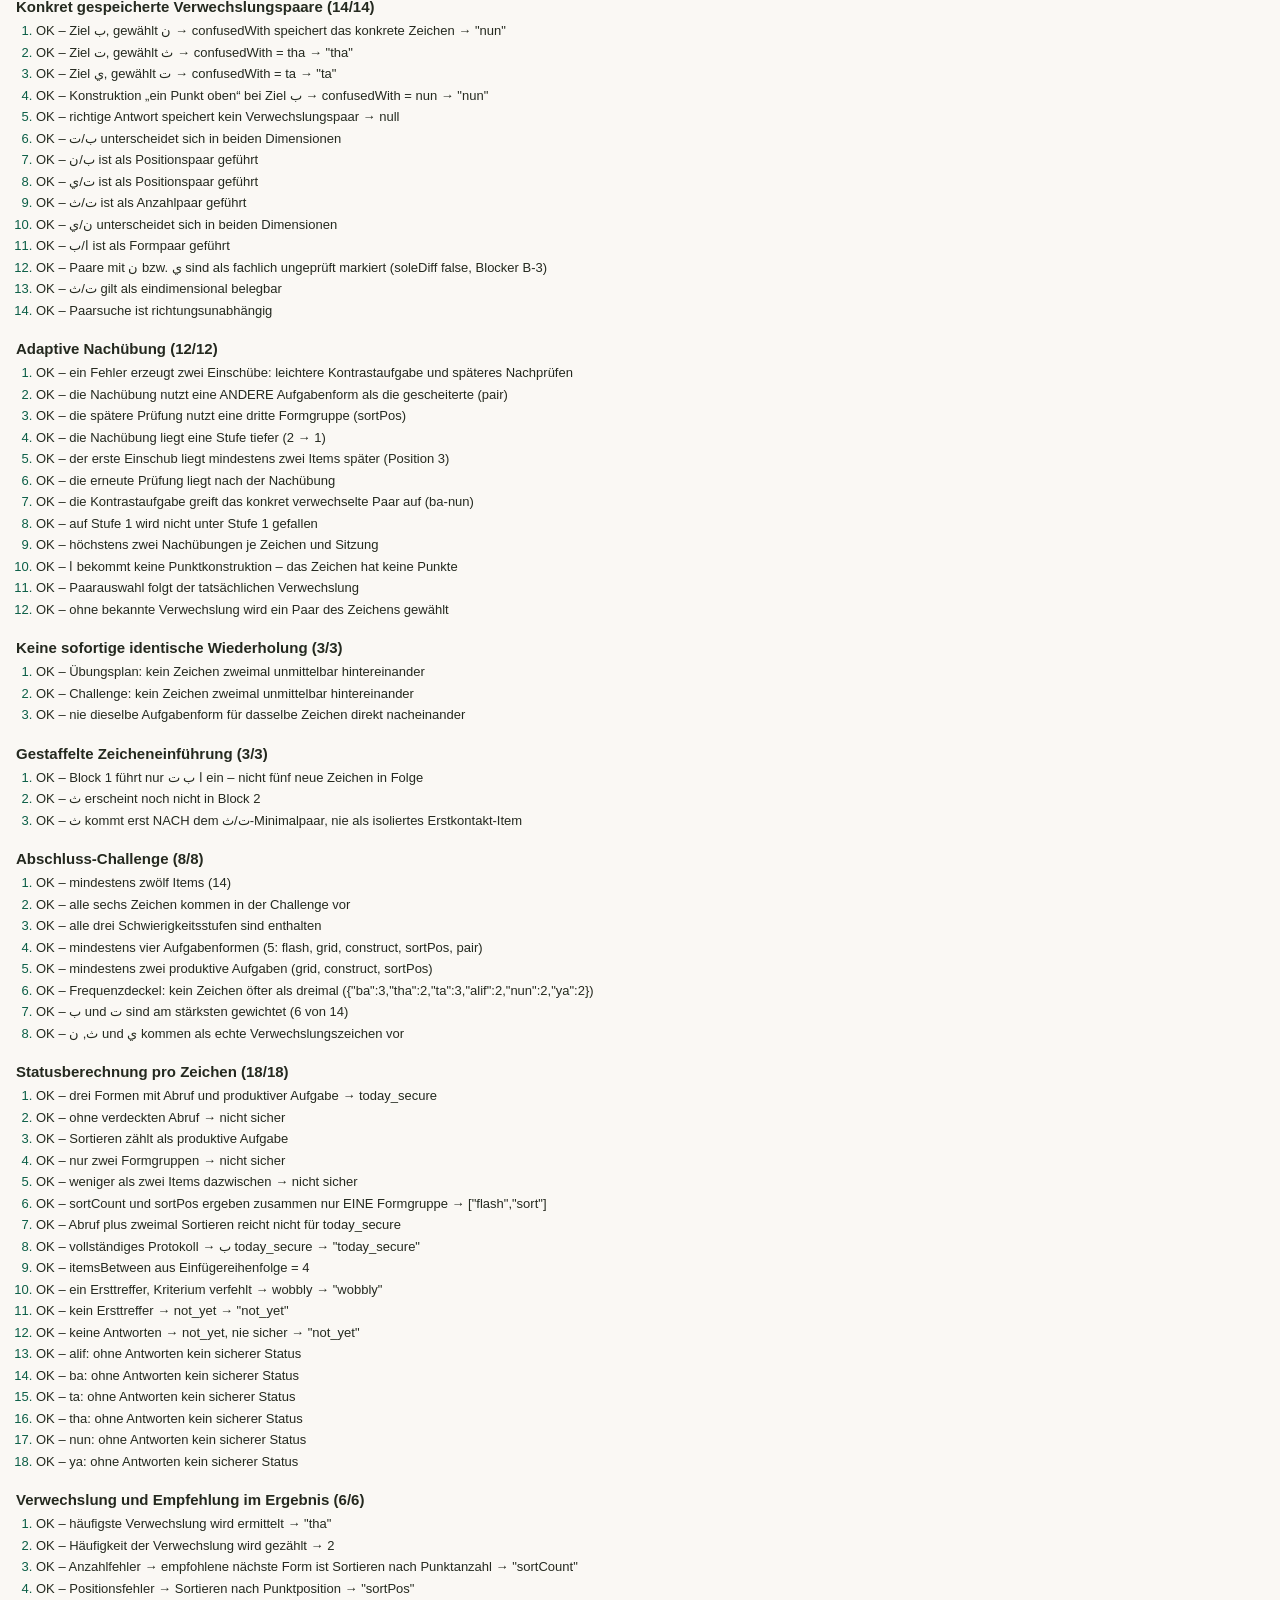
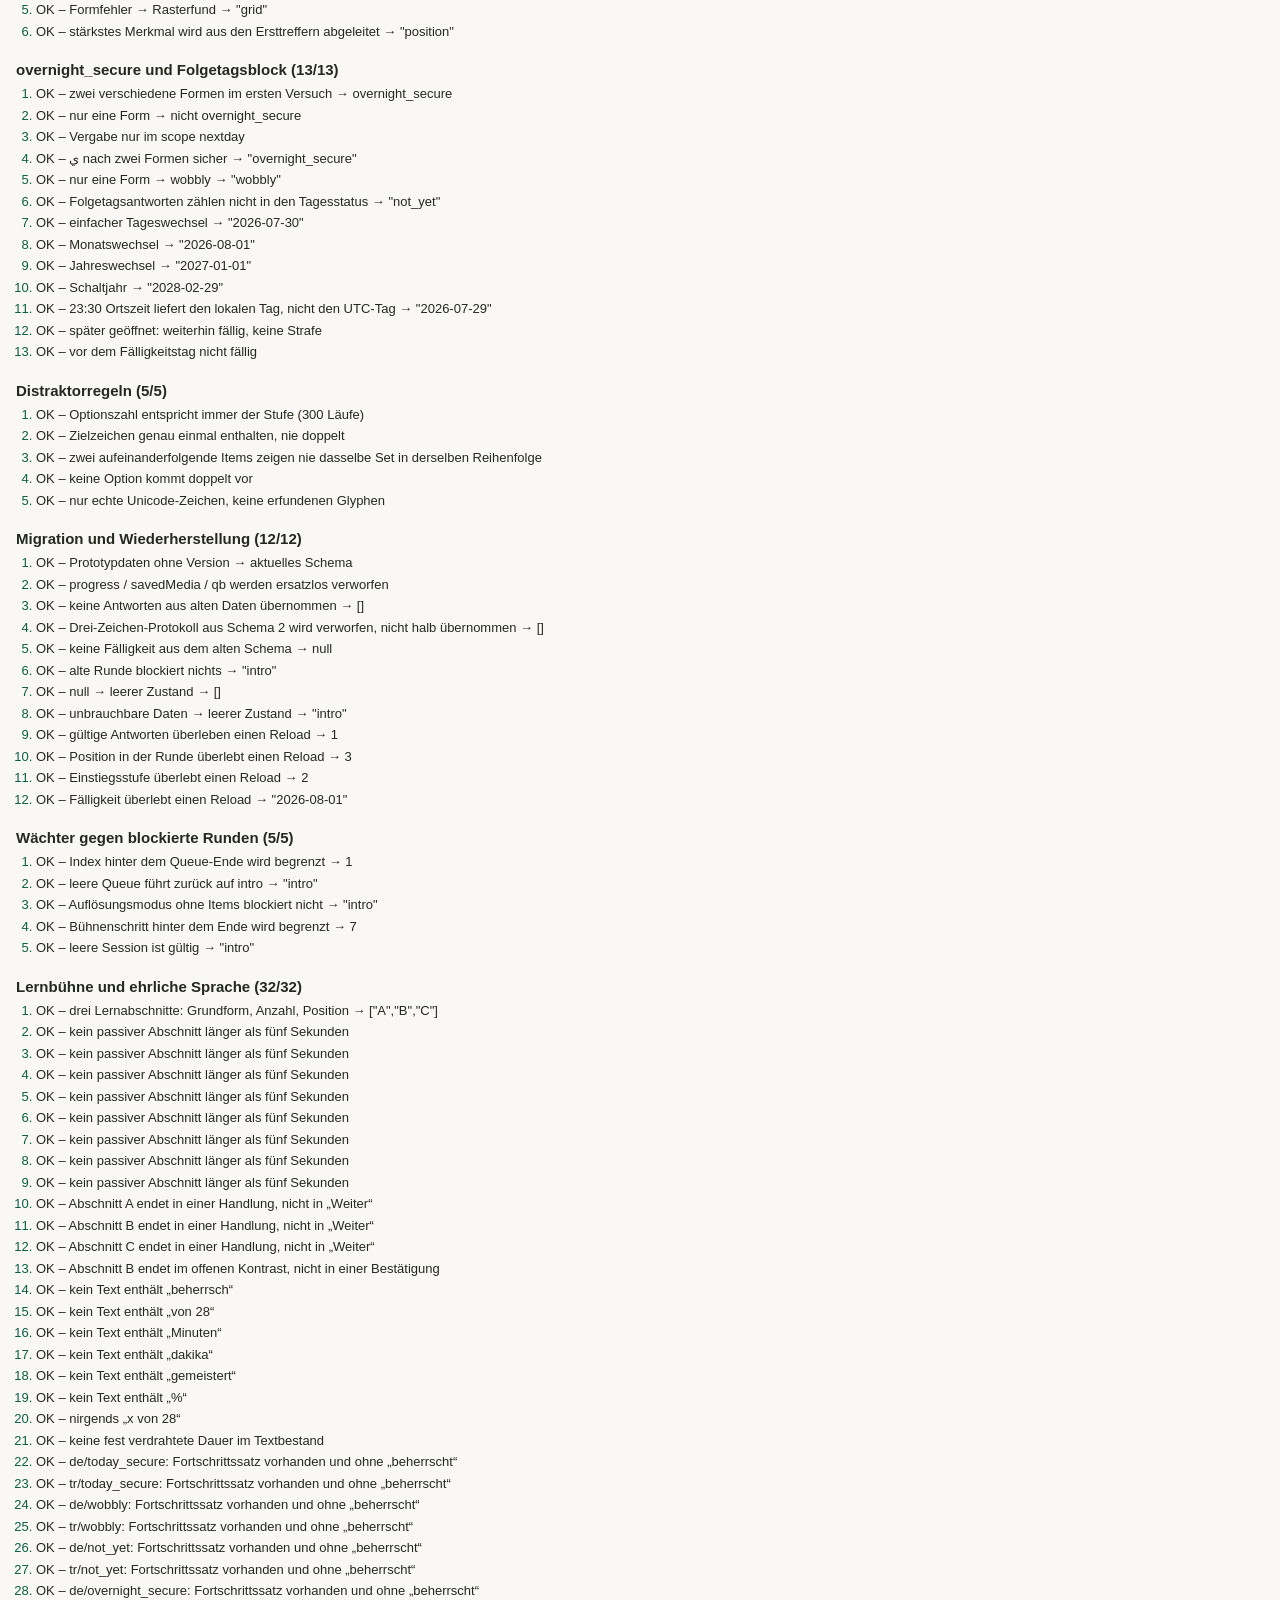
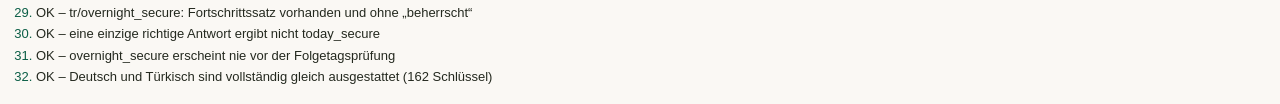
==== commit b1262083: "Vertical Slice zu einem adaptiven Mikrokurs mit sechs Zeichen erweitern Die Demolektion wird von dre" ====
--- a/tests.html
+++ b/tests.html
@@ -23,7 +23,7 @@
 <body>
 <h1>Iqra – Tests der reinen Funktionen</h1>
 <p class="note">Kein Framework, kein Build. <code>app.js</code> wird geladen; die App startet nicht, weil
-diese Seite kein <code>#view-precheck</code> enthält. Getestet wird ausschließlich <code>window.IqraPure</code>.</p>
+diese Seite kein <code>#view-start</code> enthält. Getestet wird ausschließlich <code>window.IqraPure</code>.</p>
 <div id="summary">läuft …</div>
 <div id="results"></div>
 
@@ -32,384 +32,459 @@
 (function () {
   "use strict";
   var P = window.IqraPure;
-  var groups = [];
-  var current = null;
-  var total = 0, failed = 0;
+  var groups = [], current = null, total = 0, failed = 0;
 
   function group(name) { current = { name: name, items: [] }; groups.push(current); }
-  function ok(cond, label) {
-    total++;
-    if (!cond) failed++;
-    current.items.push({ ok: !!cond, label: label });
-  }
+  function ok(cond, label) { total++; if (!cond) failed++; current.items.push({ ok: !!cond, label: label }); }
   function eq(a, b, label) { ok(JSON.stringify(a) === JSON.stringify(b), label + "  → " + JSON.stringify(a)); }
 
   function answer(o) {
     return {
       letterId: o.letterId, taskType: o.taskType || "flash", pickKind: o.pickKind || "glyph",
-      picked: o.picked, correct: !!o.correct
+      picked: o.picked, correct: !!o.correct, targetSet: o.targetSet
     };
   }
-  function cat(o) { return P.classifyError(answer(o)).category; }
-  function diag(o) { return P.classifyError(answer(o)).needsDiagnosis; }
+  function cls(o) { return P.classifyError(answer(o)); }
+  function cat(o) { return cls(o).category; }
+
+  function A(letterId, taskType, correct, firstTry, qid, scope, extra) {
+    var a = { qid: qid, letterId: letterId, taskType: taskType, correct: correct,
+              firstTry: firstTry, scope: scope || "today", level: 1, picked: "x",
+              attemptNo: firstTry ? 1 : 2, ts: 0 };
+    if (extra) for (var k in extra) if (Object.prototype.hasOwnProperty.call(extra, k)) a[k] = extra[k];
+    return a;
+  }
 
   /* ---------------------------------------------------------------- 1 */
+  group("Sechs Arbeitszeichen");
+
+  eq(P.TARGETS, ["alif", "ba", "ta", "tha", "nun", "ya"], "Arbeitsset umfasst genau sechs Zeichen");
+  ok(P.TARGETS.every(function (id) { return P.GLYPHS[id] && P.GLYPHS[id].taught; }),
+     "alle sechs sind als gelehrt markiert");
+  var traits = P.TARGETS.map(function (id) { return P.traitCodeOf(id); });
+  ok(new Set(traits).size === 6, "jedes Zeichen hat eine eigene Merkmalskombination: " + traits.join(" · "));
+  ok(P.GLYPHS.ba.dots === 1 && P.GLYPHS.ba.pos === "below", "ب: ein Punkt unten");
+  ok(P.GLYPHS.ta.dots === 2 && P.GLYPHS.ta.pos === "above", "ت: zwei Punkte oben");
+  ok(P.GLYPHS.tha.dots === 3 && P.GLYPHS.tha.pos === "above", "ث: drei Punkte oben");
+  ok(P.GLYPHS.nun.dots === 1 && P.GLYPHS.nun.pos === "above", "ن: ein Punkt oben");
+  ok(P.GLYPHS.ya.dots === 2 && P.GLYPHS.ya.pos === "below", "ي: zwei Punkte unten");
+  ok(P.GLYPHS.alif.dots === 0 && P.GLYPHS.alif.rasm === "stroke", "ا: keine Punkte, eigene Grundform");
+  ok(P.letterByTrait(1, "above") === "nun" && P.letterByTrait(2, "below") === "ya",
+     "Merkmalskombination lässt sich eindeutig auf ein Zeichen zurückführen");
+
+  /* ---------------------------------------------------------------- 2 */
+  group("Drei Schwierigkeitsstufen");
+
+  var levelSizes = [1, 2, 3].map(function (lv) { return P.buildDistractors("ba", lv).length; });
+  eq(levelSizes, [4, 5, 6], "Optionszahl steigt mit der Stufe (4 / 5 / 6)");
+  P.TARGETS.forEach(function (id) {
+    [1, 2, 3].forEach(function (lv) {
+      var d = P.buildDistractors(id, lv);
+      ok(d.length === lv + 3, id + " Stufe " + lv + ": " + d.length + " Optionen");
+    });
+  });
+  ok(P.DISTRACTORS.ba[2].indexOf("nun") !== -1,
+     "Stufe 2 für ب enthält ن – gleiche Anzahl, andere Position");
+  ok(P.DISTRACTORS.ta[2].indexOf("ya") !== -1,
+     "Stufe 2 für ت enthält ي – gleiche Anzahl, andere Position");
+  ok(P.DISTRACTORS.ta[3].indexOf("tha") !== -1,
+     "Stufe 3 für ت enthält ث – gleiche Position, andere Anzahl");
+  ok(P.startLevelFrom([{ correct: false }, { correct: false }, { correct: false },
+                       { correct: false }, { correct: false }, { correct: false }]) === 1,
+     "schwacher Vorcheck → Einstieg auf Stufe 1");
+  ok(P.startLevelFrom([{ correct: true }, { correct: true }, { correct: true },
+                       { correct: true }, { correct: true }, { correct: true }]) === 2,
+     "starker Vorcheck → Einstieg auf Stufe 2");
+  ok(P.startLevelFrom([{ correct: true }, { correct: true }, { correct: true },
+                       { correct: true }, { correct: true }, { correct: true }]) !== 3,
+     "Einstieg nie direkt auf Stufe 3");
+  eq([P.levelForBlock(1, 1), P.levelForBlock(2, 1), P.levelForBlock(3, 1)], [1, 2, 3],
+     "Blöcke steigern die Stufe von 1 über 2 auf 3");
+  eq([P.levelForBlock(1, 2), P.levelForBlock(2, 2), P.levelForBlock(3, 2)], [2, 3, 3],
+     "bei Einstieg auf Stufe 2 wird nie unter Stufe 2 zurückgefallen");
+
+  /* ---------------------------------------------------------------- 3 */
+  group("Sechs Aufgabenformen");
+
+  eq(P.TASK_TYPES, ["flash", "grid", "sortCount", "sortPos", "construct", "pair"],
+     "sechs deutlich unterschiedliche Aufgabenformen");
+  var allSpecs = P.PRACTICE_PLAN.concat(P.CHALLENGE_PLAN);
+  var usedForms = [];
+  allSpecs.forEach(function (s) { if (usedForms.indexOf(s.taskType) === -1) usedForms.push(s.taskType); });
+  ok(usedForms.length === 6, "alle sechs Formen kommen in Übung oder Challenge vor: " + usedForms.join(", "));
+  ok(P.formGroup("sortCount") === "sort" && P.formGroup("sortPos") === "sort",
+     "Sortieren nach Anzahl und Position zählt als EINE Formgruppe");
+  ok(P.formGroup("flash") === "flash" && P.formGroup("construct") === "construct",
+     "die übrigen Formen bleiben eigenständig");
+
+  var g12 = P.buildGrid("ta", 2);
+  ok(g12.cells.length === 12, "Rasterfund hat mindestens zwölf Zellen (" + g12.cells.length + ")");
+  var hits = g12.cells.filter(function (c) { return P.matchesRule(c, g12.rule); });
+  ok(hits.length >= 2, "Rasterfund hat mehrere Zielzeichen (" + hits.length + ")");
+  ok(g12.cells.every(function (c) { return !!P.GLYPHS[c]; }), "nur echte Unicode-Zeichen im Raster");
+  ok(P.gridRuleFor("ta").key === "rule.2-above",
+     "Rasterregel ist merkmalsbasiert („zwei Punkte oben“), nicht zeichenbasiert");
+  ok(P.matchesRule("ta", P.gridRuleFor("ta")) && !P.matchesRule("ya", P.gridRuleFor("ta")),
+     "ي erfüllt die Regel „zwei Punkte oben“ nicht");
+  ok(P.buildSortItem("sortCount", 3).length === 5, "Sortieraufgabe auf Stufe 3 nutzt fünf Zeichen");
+
+  /* ---------------------------------------------------------------- 4 */
   group("Fehlerkategorien – genau drei");
 
-  ok(cat({ letterId: "ba", picked: "ا" }) === "shape_confusion",
-     "Ziel ب, gewählt ا → shape_confusion");
-  ok(cat({ letterId: "alif", picked: "ب" }) === "shape_confusion",
-     "Ziel ا, gewählt ب → shape_confusion");
-  ok(cat({ letterId: "alif", picked: "ل" }) === "shape_confusion",
-     "Ziel ا, gewählt ل (Stufe 3) → shape_confusion, keine leere Kategorie");
-  ok(cat({ letterId: "ba", picked: "ي" }) === "dot_count_confusion",
-     "Ziel ب (1 unten), gewählt ي (2 unten) → dot_count_confusion");
+  ok(cat({ letterId: "ba", picked: "ا" }) === "shape_confusion", "Ziel ب, gewählt ا → shape_confusion");
+  ok(cat({ letterId: "alif", picked: "ب" }) === "shape_confusion", "Ziel ا, gewählt ب → shape_confusion");
+  ok(cat({ letterId: "alif", picked: "ل" }) === "shape_confusion", "Ziel ا, gewählt ل → shape_confusion");
+  ok(cat({ letterId: "ba", picked: "ن" }) === "dot_position_confusion",
+     "Ziel ب (1 unten), gewählt ن (1 oben) → dot_position_confusion");
+  ok(cat({ letterId: "ta", picked: "ي" }) === "dot_position_confusion",
+     "Ziel ت (2 oben), gewählt ي (2 unten) → dot_position_confusion");
   ok(cat({ letterId: "ta", picked: "ث" }) === "dot_count_confusion",
      "Ziel ت (2 oben), gewählt ث (3 oben) → dot_count_confusion");
-  ok(cat({ letterId: "ba", picked: "ن" }) === "dot_position_confusion",
-     "Ziel ب (1 unten), gewählt ن (1 oben) → dot_position_confusion");
-  ok(cat({ letterId: "ta", picked: "ن" }) === "dot_count_confusion",
-     "Ziel ت (2 oben), gewählt ن (1 oben) → dot_count_confusion");
-  ok(cat({ letterId: "ba", picked: "ب", correct: true }) === null,
-     "Richtige Antwort erzeugt keine Kategorie");
-
-  var cats = ["shape_confusion", "dot_count_confusion", "dot_position_confusion"];
+  ok(cat({ letterId: "tha", picked: "ن" }) === "dot_count_confusion",
+     "Ziel ث (3 oben), gewählt ن (1 oben) → dot_count_confusion");
+  ok(cat({ letterId: "ya", picked: "ب" }) === "dot_count_confusion",
+     "Ziel ي (2 unten), gewählt ب (1 unten) → dot_count_confusion");
+  ok(cat({ letterId: "ba", picked: "ب", correct: true }) === null, "richtige Antwort erzeugt keine Kategorie");
+
   var seen = [];
-  ["ا", "ت", "ث", "ن", "ي", "ل", "د"].forEach(function (ch) {
-    var c = P.classifyError(answer({ letterId: "ba", picked: ch })).category;
-    if (c && seen.indexOf(c) === -1) seen.push(c);
-  });
-  ok(seen.every(function (c) { return cats.indexOf(c) !== -1; }),
-     "Es entsteht nie eine vierte Kategorie: " + JSON.stringify(seen));
-
-  /* ---------------------------------------------------------------- 2 */
-  group("Direkte ب/ت-Verwechslung und Diagnose");
-
-  ok(cat({ letterId: "ba", picked: "ت" }) === null && diag({ letterId: "ba", picked: "ت" }) === true,
-     "Ziel ب, gewählt ت → keine Kategorie, needsDiagnosis");
-  ok(cat({ letterId: "ta", picked: "ب" }) === null && diag({ letterId: "ta", picked: "ب" }) === true,
-     "Ziel ت, gewählt ب → keine Kategorie, needsDiagnosis");
-  ok(P.resolveDiagnosis(false) === "dot_count_confusion",
-     "Anzahlfrage falsch → dot_count_confusion");
-  ok(P.resolveDiagnosis(true) === "dot_position_confusion",
-     "Anzahlfrage richtig → dot_position_confusion");
+  P.TARGETS.forEach(function (target) {
+    P.TARGETS.concat(["lam", "dal"]).forEach(function (pick) {
+      if (pick === target) return;
+      var c = cat({ letterId: target, picked: P.GLYPHS[pick].char });
+      if (c && seen.indexOf(c) === -1) seen.push(c);
+    });
+  });
+  ok(seen.length === 3 && seen.indexOf("shape_confusion") !== -1 &&
+     seen.indexOf("dot_count_confusion") !== -1 && seen.indexOf("dot_position_confusion") !== -1,
+     "über alle 6×7 Kombinationen entstehen genau drei Kategorien: " + seen.join(", "));
+
+  ok(cat({ letterId: "ba", picked: "ت" }) === null && cls({ letterId: "ba", picked: "ت" }).needsDiagnosis,
+     "ب/ت weichen in beiden Dimensionen ab → Diagnose statt vierter Kategorie");
+  ok(cat({ letterId: "nun", picked: "ي" }) === null && cls({ letterId: "nun", picked: "ي" }).needsDiagnosis,
+     "ن/ي weichen in beiden Dimensionen ab → Diagnose");
   ok(["dot_count_confusion", "dot_position_confusion"].indexOf(P.resolveDiagnosis(true)) !== -1 &&
      ["dot_count_confusion", "dot_position_confusion"].indexOf(P.resolveDiagnosis(false)) !== -1,
-     "Diagnose endet immer in Anzahl ODER Position, nie in einer vierten Kategorie");
-
-  group("Namensfehler und Merkmalscodes");
-  var nm = P.classifyError(answer({ letterId: "ba", taskType: "name", pickKind: "name", picked: "ta" }));
-  ok(nm.category === null && nm.nameMiss === true,
-     "Namensfehler → nameMiss, keine Kategorie");
-  ok(cat({ letterId: "ba", taskType: "trait", pickKind: "trait", picked: "1-above" }) === "dot_position_confusion",
-     "Merkmalscode 1-above bei Ziel ب → dot_position_confusion");
-  ok(cat({ letterId: "ba", taskType: "trait", pickKind: "trait", picked: "2-below" }) === "dot_count_confusion",
-     "Merkmalscode 2-below bei Ziel ب → dot_count_confusion");
-  ok(cat({ letterId: "ba", taskType: "trait", pickKind: "trait", picked: "0-none" }) === "dot_count_confusion",
-     "Merkmalscode 0-none behauptet keine Position → dot_count_confusion");
-  ok(cat({ letterId: "ba", taskType: "dots", pickKind: "trait", picked: "2-above" }) === null &&
-     diag({ letterId: "ba", taskType: "dots", pickKind: "trait", picked: "2-above" }) === true,
-     "Punktplatzierung 2-above bei Ziel ب → Diagnose statt vierter Kategorie");
-
-  group("Rasterfund – Mehrfachauswahl");
-  ok(cat({ letterId: "ta", taskType: "grid", picked: ["ت", "ت", "ث", "ث"] }) === "dot_count_confusion",
-     "Zwei Fehlmarkierungen ث bei Ziel ت → dot_count_confusion (häufigste Kategorie)");
-  ok(diag({ letterId: "ta", taskType: "grid", picked: ["ت", "ت", "ت"], correct: true }) === false,
-     "Vollständig richtige Markierung erzeugt weder Kategorie noch Diagnose");
-  ok(diag({ letterId: "ta", taskType: "grid", picked: ["ت", "ت"] }) === true,
-     "Nur Auslassung, keine Fehlmarkierung → Diagnose statt fehlender Kategorie");
-
-  /* ---------------------------------------------------------------- 3 */
-  group("Lernstatus today_secure / wobbly / not_yet");
-
-  function A(letterId, taskType, correct, firstTry, qid, scope) {
-    return { qid: qid, letterId: letterId, taskType: taskType, correct: correct,
-             firstTry: firstTry, scope: scope || "today", level: 1, picked: "x",
-             attemptNo: firstTry ? 1 : 2, ts: 0 };
+     "Diagnose endet immer in Anzahl ODER Position");
+
+  /* ---------------------------------------------------------------- 5 */
+  group("Konkret gespeicherte Verwechslungspaare");
+
+  eq(cls({ letterId: "ba", picked: "ن" }).confusedWith, "nun",
+     "Ziel ب, gewählt ن → confusedWith speichert das konkrete Zeichen");
+  eq(cls({ letterId: "ta", picked: "ث" }).confusedWith, "tha", "Ziel ت, gewählt ث → confusedWith = tha");
+  eq(cls({ letterId: "ya", picked: "ت" }).confusedWith, "ta", "Ziel ي, gewählt ت → confusedWith = ta");
+  eq(cls({ letterId: "ba", taskType: "construct", pickKind: "trait", picked: "1-above" }).confusedWith, "nun",
+     "Konstruktion „ein Punkt oben“ bei Ziel ب → confusedWith = nun");
+  eq(cls({ letterId: "ba", picked: "ب", correct: true }).confusedWith, null,
+     "richtige Antwort speichert kein Verwechslungspaar");
+
+  var pairsFound = [];
+  P.MINIMAL_PAIRS.forEach(function (p) { pairsFound.push(P.pairKey(p.a, p.b) + ":" + p.dim); });
+  ok(P.findPair("ba", "ta").dim === "both", "ب/ت unterscheidet sich in beiden Dimensionen");
+  ok(P.findPair("ba", "nun").dim === "position", "ب/ن ist als Positionspaar geführt");
+  ok(P.findPair("ta", "ya").dim === "position", "ت/ي ist als Positionspaar geführt");
+  ok(P.findPair("ta", "tha").dim === "count", "ت/ث ist als Anzahlpaar geführt");
+  ok(P.findPair("nun", "ya").dim === "both", "ن/ي unterscheidet sich in beiden Dimensionen");
+  ok(P.findPair("alif", "ba").dim === "shape", "ا/ب ist als Formpaar geführt");
+  ok(P.findPair("ba", "nun").soleDiff === false && P.findPair("ta", "ya").soleDiff === false,
+     "Paare mit ن bzw. ي sind als fachlich ungeprüft markiert (soleDiff false, Blocker B-3)");
+  ok(P.findPair("ta", "tha").soleDiff === true, "ت/ث gilt als eindimensional belegbar");
+  ok(P.findPair("ba", "ta") === P.findPair("ta", "ba"), "Paarsuche ist richtungsunabhängig");
+
+  /* ---------------------------------------------------------------- 6 */
+  group("Adaptive Nachübung");
+
+  var q = [{ letterId: "ba", taskType: "flash" }, { letterId: "ta", taskType: "grid" },
+           { letterId: "nun", taskType: "flash" }, { letterId: "ya", taskType: "construct" },
+           { letterId: "tha", taskType: "flash" }, { letterId: "ba", taskType: "grid" },
+           { letterId: "ta", taskType: "flash" }, { letterId: "alif", taskType: "grid" }];
+  var rem = P.planRemediation(q, 0, { letterId: "ba", taskType: "flash", level: 2, confusedWith: "nun" }, {});
+  ok(rem.added.length === 2, "ein Fehler erzeugt zwei Einschübe: leichtere Kontrastaufgabe und späteres Nachprüfen");
+  ok(rem.added[0].spec.taskType !== "flash",
+     "die Nachübung nutzt eine ANDERE Aufgabenform als die gescheiterte (" + rem.added[0].spec.taskType + ")");
+  ok(rem.added[1] && rem.added[1].spec.taskType !== "flash" &&
+     P.formGroup(rem.added[1].spec.taskType) !== P.formGroup(rem.added[0].spec.taskType),
+     "die spätere Prüfung nutzt eine dritte Formgruppe (" + rem.added[1].spec.taskType + ")");
+  ok(rem.added[0].spec.level === 1, "die Nachübung liegt eine Stufe tiefer (2 → 1)");
+  ok(rem.added[0].at >= 3, "der erste Einschub liegt mindestens zwei Items später (Position " + rem.added[0].at + ")");
+  ok(rem.added[1].at > rem.added[0].at, "die erneute Prüfung liegt nach der Nachübung");
+  ok(rem.added[0].spec.pair === "ba-nun",
+     "die Kontrastaufgabe greift das konkret verwechselte Paar auf (" + rem.added[0].spec.pair + ")");
+
+  var rem1 = P.planRemediation(q, 0, { letterId: "ba", taskType: "flash", level: 1 }, {});
+  ok(rem1.added[0].spec.level === 1, "auf Stufe 1 wird nicht unter Stufe 1 gefallen");
+  var remCap = P.planRemediation(q, 0, { letterId: "ba", taskType: "flash", level: 2 }, { ba: 2 });
+  ok(remCap.added.length === 0, "höchstens zwei Nachübungen je Zeichen und Sitzung");
+  var remAlif = P.planRemediation(q, 0, { letterId: "alif", taskType: "grid", level: 2 }, {});
+  ok(remAlif.added.every(function (a) { return a.spec.taskType !== "construct"; }),
+     "ا bekommt keine Punktkonstruktion – das Zeichen hat keine Punkte");
+  ok(P.pickPairFor("ta", "tha") === "ta-tha", "Paarauswahl folgt der tatsächlichen Verwechslung");
+  ok(P.pickPairFor("ya", null).indexOf("ya") !== -1, "ohne bekannte Verwechslung wird ein Paar des Zeichens gewählt");
+
+  group("Keine sofortige identische Wiederholung");
+  var adj = true, adjAt = -1;
+  for (var i = 1; i < P.PRACTICE_PLAN.length; i++) {
+    if (P.PRACTICE_PLAN[i].letterId === P.PRACTICE_PLAN[i - 1].letterId) { adj = false; adjAt = i; }
   }
-
-  ok(P.isTodaySecure({ scope: "today", firstTryForms: ["grid", "dots", "trait"], itemsBetween: 5 }) === false,
-     "3 Formen aber ohne flash → nicht sicher");
-  ok(P.isTodaySecure({ scope: "today", firstTryForms: ["flash", "trait", "name"], itemsBetween: 5 }) === false,
-     "3 Formen ohne produktive Aufgabe → nicht sicher");
-  ok(P.isTodaySecure({ scope: "today", firstTryForms: ["flash", "grid", "trait"], itemsBetween: 1 }) === false,
-     "3 Formen, aber nur 1 Item dazwischen → nicht sicher");
-  ok(P.isTodaySecure({ scope: "today", firstTryForms: ["flash", "grid"], itemsBetween: 9 }) === false,
-     "nur 2 Formen → nicht sicher");
-  ok(P.isTodaySecure({ scope: "today", firstTryForms: ["flash", "grid", "trait"], itemsBetween: 2 }) === true,
-     "alle vier Bedingungen erfüllt → today_secure");
+  ok(adj, "Übungsplan: kein Zeichen zweimal unmittelbar hintereinander" + (adj ? "" : " (Position " + adjAt + ")"));
+  var adjC = true;
+  for (i = 1; i < P.CHALLENGE_PLAN.length; i++) {
+    if (P.CHALLENGE_PLAN[i].letterId === P.CHALLENGE_PLAN[i - 1].letterId) adjC = false;
+  }
+  ok(adjC, "Challenge: kein Zeichen zweimal unmittelbar hintereinander");
+  var sameTask = true;
+  for (i = 1; i < P.PRACTICE_PLAN.length; i++) {
+    if (P.PRACTICE_PLAN[i].letterId === P.PRACTICE_PLAN[i - 1].letterId &&
+        P.PRACTICE_PLAN[i].taskType === P.PRACTICE_PLAN[i - 1].taskType) sameTask = false;
+  }
+  ok(sameTask, "nie dieselbe Aufgabenform für dasselbe Zeichen direkt nacheinander");
+
+  group("Gestaffelte Zeicheneinführung");
+  var block1 = P.PRACTICE_PLAN.filter(function (s) { return s.block === 1; }).map(function (s) { return s.letterId; });
+  ok(block1.every(function (l) { return ["alif", "ba", "ta"].indexOf(l) !== -1; }),
+     "Block 1 führt nur ا ب ت ein – nicht fünf neue Zeichen in Folge");
+  var block2 = P.PRACTICE_PLAN.filter(function (s) { return s.block === 2; }).map(function (s) { return s.letterId; });
+  ok(block2.indexOf("tha") === -1, "ث erscheint noch nicht in Block 2");
+  var idxPairTaTha = -1, idxThaSolo = -1;
+  P.PRACTICE_PLAN.forEach(function (s, k) {
+    if (s.taskType === "pair" && s.pair === "ta-tha" && idxPairTaTha === -1) idxPairTaTha = k;
+    if (s.letterId === "tha" && idxThaSolo === -1) idxThaSolo = k;
+  });
+  ok(idxPairTaTha !== -1 && idxPairTaTha < idxThaSolo,
+     "ث kommt erst NACH dem ت/ث-Minimalpaar, nie als isoliertes Erstkontakt-Item");
+
+  /* ---------------------------------------------------------------- 7 */
+  group("Abschluss-Challenge");
+
+  ok(P.CHALLENGE_PLAN.length >= 12, "mindestens zwölf Items (" + P.CHALLENGE_PLAN.length + ")");
+  var chLetters = [];
+  P.CHALLENGE_PLAN.forEach(function (s) { if (chLetters.indexOf(s.letterId) === -1) chLetters.push(s.letterId); });
+  ok(chLetters.length === 6, "alle sechs Zeichen kommen in der Challenge vor");
+  var chLevels = [];
+  P.CHALLENGE_PLAN.forEach(function (s) { if (chLevels.indexOf(s.level) === -1) chLevels.push(s.level); });
+  ok(chLevels.sort().join(",") === "1,2,3", "alle drei Schwierigkeitsstufen sind enthalten");
+  var chForms = [];
+  P.CHALLENGE_PLAN.forEach(function (s) { if (chForms.indexOf(s.taskType) === -1) chForms.push(s.taskType); });
+  ok(chForms.length >= 4, "mindestens vier Aufgabenformen (" + chForms.length + ": " + chForms.join(", ") + ")");
+  var productive = chForms.filter(function (f) {
+    return ["grid", "sortCount", "sortPos", "construct"].indexOf(f) !== -1;
+  });
+  ok(productive.length >= 2, "mindestens zwei produktive Aufgaben (" + productive.join(", ") + ")");
+  var freq = {};
+  P.CHALLENGE_PLAN.forEach(function (s) { freq[s.letterId] = (freq[s.letterId] || 0) + 1; });
+  var maxFreq = 0;
+  for (var l in freq) if (Object.prototype.hasOwnProperty.call(freq, l) && freq[l] > maxFreq) maxFreq = freq[l];
+  ok(maxFreq <= 3, "Frequenzdeckel: kein Zeichen öfter als dreimal (" + JSON.stringify(freq) + ")");
+  ok(freq.ba + freq.ta > freq.tha + freq.nun + freq.ya - 1,
+     "ب und ت sind am stärksten gewichtet (" + (freq.ba + freq.ta) + " von " + P.CHALLENGE_PLAN.length + ")");
+  ok(freq.tha >= 1 && freq.nun >= 1 && freq.ya >= 1,
+     "ث, ن und ي kommen als echte Verwechslungszeichen vor");
+
+  /* ---------------------------------------------------------------- 8 */
+  group("Statusberechnung pro Zeichen");
+
+  ok(P.isTodaySecure({ scope: "today", firstTryForms: ["flash", "grid", "construct"], itemsBetween: 3 }) === true,
+     "drei Formen mit Abruf und produktiver Aufgabe → today_secure");
+  ok(P.isTodaySecure({ scope: "today", firstTryForms: ["grid", "sort", "construct"], itemsBetween: 5 }) === false,
+     "ohne verdeckten Abruf → nicht sicher");
+  ok(P.isTodaySecure({ scope: "today", firstTryForms: ["flash", "pair", "sort"], itemsBetween: 5 }) === true,
+     "Sortieren zählt als produktive Aufgabe");
+  ok(P.isTodaySecure({ scope: "today", firstTryForms: ["flash", "pair"], itemsBetween: 9 }) === false,
+     "nur zwei Formgruppen → nicht sicher");
+  ok(P.isTodaySecure({ scope: "today", firstTryForms: ["flash", "grid", "construct"], itemsBetween: 1 }) === false,
+     "weniger als zwei Items dazwischen → nicht sicher");
+
+  var sortOnly = [A("ba", "flash", true, true, "q1"), A("ba", "sortCount", true, true, "q2"),
+                  A("nun", "flash", true, true, "q3"), A("ba", "sortPos", true, true, "q4")];
+  var lsSort = P.computeLetterState(sortOnly, "ba", "today");
+  eq(lsSort.firstTryForms, ["flash", "sort"],
+     "sortCount und sortPos ergeben zusammen nur EINE Formgruppe");
+  ok(lsSort.status !== "today_secure", "Abruf plus zweimal Sortieren reicht nicht für today_secure");
 
   var secureLog = [
-    A("ba", "flash", true, true, "q1"), A("ta", "trait", true, true, "q2"),
-    A("alif", "flash", true, true, "q3"), A("ta", "flash", true, true, "q4"),
-    A("ba", "dots", true, true, "q5"), A("ba", "trait", true, true, "q6")
+    A("ba", "flash", true, true, "q1"), A("ta", "grid", true, true, "q2"),
+    A("nun", "flash", true, true, "q3"), A("ba", "construct", true, true, "q4"),
+    A("ya", "flash", true, true, "q5"), A("ba", "grid", true, true, "q6")
   ];
   var lsBa = P.computeLetterState(secureLog, "ba", "today");
-  eq(lsBa.status, "today_secure", "Protokoll mit flash+dots+trait und 3 Items dazwischen → ب today_secure");
+  eq(lsBa.status, "today_secure", "vollständiges Protokoll → ب today_secure");
   ok(lsBa.itemsBetween >= 2, "itemsBetween aus Einfügereihenfolge = " + lsBa.itemsBetween);
 
-  var wobblyLog = [
-    A("ba", "flash", true, true, "q1"), A("ta", "trait", false, true, "q2"),
-    A("ba", "dots", true, false, "q3"), A("ba", "trait", true, false, "q4")
+  eq(P.computeLetterState([A("tha", "flash", true, true, "q1"), A("tha", "grid", true, false, "q2")],
+                          "tha", "today").status, "wobbly", "ein Ersttreffer, Kriterium verfehlt → wobbly");
+  eq(P.computeLetterState([A("ya", "flash", false, true, "q1"), A("ya", "grid", false, true, "q2")],
+                          "ya", "today").status, "not_yet", "kein Ersttreffer → not_yet");
+  eq(P.computeLetterState([], "nun", "today").status, "not_yet", "keine Antworten → not_yet, nie sicher");
+  P.TARGETS.forEach(function (id) {
+    ok(P.computeLetterState([], id, "today").status === "not_yet", id + ": ohne Antworten kein sicherer Status");
+  });
+
+  group("Verwechslung und Empfehlung im Ergebnis");
+  var confLog = [
+    A("ta", "flash", false, true, "c1", "today", { confusedWith: "tha", category: "dot_count_confusion" }),
+    A("ta", "grid", false, true, "c2", "today", { confusedWith: "tha", category: "dot_count_confusion" }),
+    A("ta", "pair", false, true, "c3", "today", { confusedWith: "ya", category: "dot_position_confusion" })
   ];
-  eq(P.computeLetterState(wobblyLog, "ba", "today").status, "wobbly",
-     "1 Ersttreffer + Nachtreffer, Kriterium verfehlt → wobbly");
-
-  var notYetLog = [
-    A("ta", "flash", false, true, "q1"), A("ta", "grid", false, true, "q2"),
-    A("ta", "trait", false, true, "q3")
-  ];
-  eq(P.computeLetterState(notYetLog, "ta", "today").status, "not_yet",
-     "kein Ersttreffer → not_yet");
-  eq(P.computeLetterState([], "ta", "today").status, "not_yet",
-     "keine Antworten → not_yet, nie 'sicher'");
-
-  var majorityWrong = [
-    A("ta", "flash", true, true, "q1"), A("ta", "grid", false, true, "q2"),
-    A("ta", "trait", false, true, "q3"), A("ta", "dots", false, true, "q4")
-  ];
-  eq(P.computeLetterState(majorityWrong, "ta", "today").status, "not_yet",
-     "überwiegend falsch trotz eines Ersttreffers → not_yet");
-
-  var nameOnly = [A("ba", "name", true, true, "q1"), A("ba", "name", true, true, "q2"), A("ba", "name", true, true, "q3")];
-  eq(P.computeLetterState(nameOnly, "ba", "today").status, "not_yet",
-     "Namensitems allein ändern den Lernstatus nicht");
-
-  /* ---------------------------------------------------------------- 4 */
-  group("overnight_secure");
-
-  ok(P.isOvernightSecure({ scope: "nextday", firstTryForms: ["flash", "dots"] }) === true,
-     "2 verschiedene Formen im ersten Versuch → overnight_secure");
+  var lsTa = P.computeLetterState(confLog, "ta", "today");
+  eq(lsTa.topConfusion, "tha", "häufigste Verwechslung wird ermittelt");
+  eq(lsTa.topConfusionCount, 2, "Häufigkeit der Verwechslung wird gezählt");
+  eq(P.recommendedForm(lsTa, { ta: { dot_count_confusion: 2, dot_position_confusion: 1 } }), "sortCount",
+     "Anzahlfehler → empfohlene nächste Form ist Sortieren nach Punktanzahl");
+  eq(P.recommendedForm(lsTa, { ta: { dot_position_confusion: 3 } }), "sortPos",
+     "Positionsfehler → Sortieren nach Punktposition");
+  eq(P.recommendedForm(lsTa, { ta: { shape_confusion: 2 } }), "grid", "Formfehler → Rasterfund");
+  var strongLog = [A("ba", "sortPos", true, true, "s1", "today", { dimension: "position" }),
+                   A("ba", "flash", true, true, "s2", "today", { dimension: "shape" }),
+                   A("nun", "flash", true, true, "s3"),
+                   A("ba", "construct", true, true, "s4", "today", { dimension: "position" })];
+  eq(P.computeLetterState(strongLog, "ba", "today").strongestDimension, "position",
+     "stärkstes Merkmal wird aus den Ersttreffern abgeleitet");
+
+  /* ---------------------------------------------------------------- 9 */
+  group("overnight_secure und Folgetagsblock");
+
+  ok(P.isOvernightSecure({ scope: "nextday", firstTryForms: ["flash", "construct"] }) === true,
+     "zwei verschiedene Formen im ersten Versuch → overnight_secure");
   ok(P.isOvernightSecure({ scope: "nextday", firstTryForms: ["flash"] }) === false,
-     "2 Treffer derselben Form → nicht sicher");
-  ok(P.isOvernightSecure({ scope: "today", firstTryForms: ["flash", "dots", "grid"] }) === false,
-     "Vergabe nur im scope 'nextday', nie am Lektionstag");
-  var ndLog = [A("ba", "flash", true, true, "n1", "nextday"), A("ta", "flash", true, true, "n2", "nextday"),
-               A("ba", "dots", true, true, "n3", "nextday")];
-  eq(P.computeLetterState(ndLog, "ba", "nextday").status, "overnight_secure",
-     "Folgetagsprotokoll mit 2 Formen → overnight_secure");
-  eq(P.computeLetterState(ndLog, "ta", "nextday").status, "wobbly",
-     "nur 1 Form am Folgetag → wobbly, nicht overnight_secure");
-  eq(P.computeLetterState(ndLog, "ba", "today").status, "not_yet",
-     "Folgetagsantworten zählen nicht in den Tagesstatus hinein");
-
-  /* ---------------------------------------------------------------- 5 */
-  group("Distraktoren");
-
-  var prev = null, sets = [], i, j;
-  for (i = 0; i < 200; i++) {
-    var letter = ["alif", "ba", "ta"][i % 3];
+     "nur eine Form → nicht overnight_secure");
+  ok(P.isOvernightSecure({ scope: "today", firstTryForms: ["flash", "grid", "construct"] }) === false,
+     "Vergabe nur im scope nextday");
+  var ndLog = [A("ya", "flash", true, true, "n1", "nextday"), A("ba", "flash", true, true, "n2", "nextday"),
+               A("ya", "construct", true, true, "n3", "nextday")];
+  eq(P.computeLetterState(ndLog, "ya", "nextday").status, "overnight_secure", "ي nach zwei Formen sicher");
+  eq(P.computeLetterState(ndLog, "ba", "nextday").status, "wobbly", "nur eine Form → wobbly");
+  eq(P.computeLetterState(ndLog, "ya", "today").status, "not_yet",
+     "Folgetagsantworten zählen nicht in den Tagesstatus");
+
+  eq(P.nextDueDate("2026-07-29"), "2026-07-30", "einfacher Tageswechsel");
+  eq(P.nextDueDate("2026-07-31"), "2026-08-01", "Monatswechsel");
+  eq(P.nextDueDate("2026-12-31"), "2027-01-01", "Jahreswechsel");
+  eq(P.nextDueDate("2028-02-28"), "2028-02-29", "Schaltjahr");
+  eq(P.todayLocal(new Date(2026, 6, 29, 23, 30)), "2026-07-29",
+     "23:30 Ortszeit liefert den lokalen Tag, nicht den UTC-Tag");
+  ok(P.isDue("2026-07-30", "2026-08-05") === true, "später geöffnet: weiterhin fällig, keine Strafe");
+  ok(P.isDue("2026-07-30", "2026-07-29") === false, "vor dem Fälligkeitstag nicht fällig");
+
+  /* ---------------------------------------------------------------- 10 */
+  group("Distraktorregeln");
+
+  var prev = null, sets = [];
+  for (i = 0; i < 300; i++) {
+    var letter = P.TARGETS[i % 6];
     var level = (i % 3) + 1;
     var d = P.buildDistractors(letter, level, prev);
     sets.push({ letter: letter, level: level, d: d, prev: prev });
     prev = d.join(",");
   }
-  ok(sets.every(function (s) { return s.d.length === 4; }), "Immer genau 4 Optionen (200 Läufe)");
+  ok(sets.every(function (s) { return s.d.length === s.level + 3; }),
+     "Optionszahl entspricht immer der Stufe (300 Läufe)");
   ok(sets.every(function (s) {
     var n = 0;
     for (var k = 0; k < s.d.length; k++) if (s.d[k] === s.letter) n++;
     return n === 1;
   }), "Zielzeichen genau einmal enthalten, nie doppelt");
-  ok(sets.every(function (s) {
-    return s.d.filter(function (x) { return x !== s.letter; }).length === 3;
-  }), "Genau drei Distraktoren, Zielzeichen nie als Distraktor");
-  ok(sets.every(function (s) {
-    return !s.prev || s.d.join(",") !== s.prev;
-  }), "Zwei aufeinanderfolgende Items zeigen nie dasselbe Set in derselben Reihenfolge");
-  ok(sets.every(function (s) {
-    var uniq = [];
-    for (var k = 0; k < s.d.length; k++) if (uniq.indexOf(s.d[k]) === -1) uniq.push(s.d[k]);
-    return uniq.length === 4;
-  }), "Keine Option kommt doppelt vor");
-  ok(sets.every(function (s) { return s.d.every(function (g) { return !!P.GLYPHS[g]; }); }),
-     "Nur echte Unicode-Zeichen aus der Glyphentabelle, keine erfundenen Glyphen");
-
-  /* gleiche Antwort zweimal hintereinander mit identischem prev erzwingen */
-  var forced = P.buildDistractors("ba", 1, ["alif", "ta", "nun", "ba"].join(","));
-  ok(forced.join(",") !== ["alif", "ta", "nun", "ba"].join(","),
-     "Erzwungene Kollision wird aufgelöst");
-
-  group("Merkmalsoptionen kreuzen Anzahl und Position");
-  for (i = 0; i < 100; i++) {
-    var lid = ["ba", "ta"][i % 2];
-    var opts = P.buildTraitOptions(lid);
-    var correct = P.traitCodeOf(lid);
-    if (opts.length !== 4) { ok(false, "buildTraitOptions liefert 4 Optionen"); break; }
-    if (opts.indexOf(correct) === -1) { ok(false, "richtige Option enthalten"); break; }
-  }
-  ok(true, "buildTraitOptions: 100 Läufe, immer 4 Optionen inkl. der richtigen");
-  var tb = P.buildTraitOptions("ba");
-  var tParts = tb.map(function (c) { return c.split("-"); });
-  ok(tParts.some(function (p) { return p[1] === "below" && p[0] !== "1"; }),
-     "mindestens ein Anzahl-Ablenker bei gleicher Position");
-  ok(tParts.some(function (p) { return p[0] === "1" && p[1] !== "below"; }),
-     "mindestens ein Positions-Ablenker bei gleicher Anzahl");
-
-  group("Rasterfund-Aufbau");
-  var g9 = P.buildGrid("ta", 2);
-  ok(g9.length === 9, "Raster hat 9 Zellen");
-  ok(g9.filter(function (x) { return x === "ta"; }).length === 3, "genau 3 Zielzeichen im Raster");
-  ok(g9.every(function (x) { return !!P.GLYPHS[x]; }), "nur echte Zeichen im Raster");
-
-  /* ---------------------------------------------------------------- 6 */
-  group("Fälligkeit – nur der nächste lokale Kalendertag");
-
-  eq(P.nextDueDate("2026-07-29"), "2026-07-30", "einfacher Tageswechsel");
-  eq(P.nextDueDate("2026-07-31"), "2026-08-01", "Monatswechsel");
-  eq(P.nextDueDate("2026-12-31"), "2027-01-01", "Jahreswechsel");
-  eq(P.nextDueDate("2028-02-28"), "2028-02-29", "Schaltjahr");
-  eq(P.nextDueDate("2026-02-28"), "2026-03-01", "kein Schaltjahr");
-  ok(P.nextDueDate("2026-07-29") !== "2026-07-31" && P.nextDueDate("2026-07-29") !== "2026-08-02",
-     "kein 2- oder 4-Tage-Ergebnis");
-
-  var spanOk = true;
-  var probe = new Date(2026, 0, 1);
-  for (i = 0; i < 800; i++) {
-    var from = (function (d) {
-      var m = d.getMonth() + 1, dd = d.getDate();
-      return d.getFullYear() + "-" + (m < 10 ? "0" + m : m) + "-" + (dd < 10 ? "0" + dd : dd);
-    })(probe);
-    var to = P.nextDueDate(from);
-    var t1 = new Date(from.slice(0, 4), +from.slice(5, 7) - 1, +from.slice(8, 10));
-    var t2 = new Date(to.slice(0, 4), +to.slice(5, 7) - 1, +to.slice(8, 10));
-    if (Math.round((t2 - t1) / 86400000) !== 1) { spanOk = false; break; }
-    probe.setDate(probe.getDate() + 1);
-  }
-  ok(spanOk, "800 aufeinanderfolgende Tage: Abstand ist immer exakt 1 Kalendertag");
-
-  /* Lokaler Tag, nicht UTC: 23:30 Ortszeit muss noch derselbe Tag sein. */
-  var late = new Date(2026, 6, 29, 23, 30, 0);
-  eq(P.todayLocal(late), "2026-07-29", "23:30 Ortszeit liefert den lokalen Tag, nicht den UTC-Tag");
-  var early = new Date(2026, 6, 29, 0, 30, 0);
-  eq(P.todayLocal(early), "2026-07-29", "00:30 Ortszeit liefert den lokalen Tag");
-
-  ok(P.isDue("2026-07-30", "2026-07-29") === false, "vor dem Fälligkeitstag nicht fällig");
-  ok(P.isDue("2026-07-30", "2026-07-30") === true, "am Fälligkeitstag fällig");
-  ok(P.isDue("2026-07-30", "2026-08-05") === true, "später geöffnet: weiterhin fällig, kein Reset, keine Strafe");
-  ok(P.isDue(null, "2026-07-30") === false, "ohne dueDate nichts fällig");
-
-  /* ---------------------------------------------------------------- 7 */
-  group("Fortschrittssätze");
-
-  var forbidden = ["beherrsch", "von 28", "Minuten", "dakika", "Prozent", "%"];
-  var statuses = ["today_secure", "wobbly", "not_yet", "overnight_secure"];
-  ["de", "tr"].forEach(function (lang) {
-    statuses.forEach(function (st) {
-      var s = P.progressSentence({ status: st, firstTryForms: [], itemsBetween: 0 }, lang);
-      var bad = forbidden.filter(function (w) { return s.toLowerCase().indexOf(w.toLowerCase()) !== -1; });
-      ok(bad.length === 0, lang + "/" + st + ": kein verbotener Begriff (" + s.slice(0, 40) + "…)");
-    });
-  });
-
-  var oneCorrect = [A("ba", "flash", true, true, "q1")];
-  var lsOne = P.computeLetterState(oneCorrect, "ba", "today");
-  ok(lsOne.status !== "today_secure", "eine einzige richtige Antwort ergibt nicht today_secure");
-  ok(P.progressSentence(lsOne, "de").toLowerCase().indexOf("beherrsch") === -1,
-     "Satz nach einer einzigen richtigen Antwort enthält nicht „beherrscht“");
-  ok(P.progressSentence(lsOne, "de").indexOf("über Nacht") === -1 &&
-     P.progressSentence(lsOne, "de").indexOf("nach einer Nacht") === -1,
-     "overnight_secure erscheint nie vor der Folgetagsprüfung");
-
-  var allText = [];
-  ["de", "tr"].forEach(function (l) {
-    for (var k in P.I18N[l]) if (Object.prototype.hasOwnProperty.call(P.I18N[l], k)) allText.push(P.I18N[l][k]);
-  });
-  ok(allText.every(function (s) { return s.indexOf("28") === -1; }),
-     "Nirgends im gesamten Textbestand erscheint „28“ (kein „x von 28“)");
-  ok(allText.every(function (s) { return !/\b\d+\s*(Minuten|Minute|dakika)\b/i.test(s); }),
-     "Keine fest verdrahtete Minutenangabe im Textbestand");
-
-  /* ---------------------------------------------------------------- 8 */
-  group("Reload und Migration alter Prototypdaten");
-
-  var legacy = {
-    onboardingDone: true, situation: "convert", goal: "letters",
-    progress: { letters: 3, lessons: 1, minutes: 5 },
-    savedMedia: ["post1", "post2"],
-    qb: { askedIds: ["flash-ba"], wrongIds: ["nameToChar-ta"], lastLetterId: "ta" },
-    round: { questionIds: ["flash-ba"], currentIndex: 0, score: 1, results: {} }
+  ok(sets.every(function (s) { return !s.prev || s.d.join(",") !== s.prev; }),
+     "zwei aufeinanderfolgende Items zeigen nie dasselbe Set in derselben Reihenfolge");
+  ok(sets.every(function (s) { return new Set(s.d).size === s.d.length; }), "keine Option kommt doppelt vor");
+  ok(sets.every(function (s) { return s.d.every(function (x) { return !!P.GLYPHS[x]; }); }),
+     "nur echte Unicode-Zeichen, keine erfundenen Glyphen");
+
+  /* ---------------------------------------------------------------- 11 */
+  group("Migration und Wiederherstellung");
+
+  var legacyV1 = {
+    onboardingDone: true, progress: { letters: 3, lessons: 1, minutes: 5 },
+    savedMedia: ["post1"], qb: { wrongIds: ["x"] }, round: { currentIndex: 2 }
   };
-  var m = P.migrateState(legacy);
-  ok(m.schemaVersion === P.SCHEMA_VERSION, "Migration setzt die aktuelle Schemaversion");
-  ok(m.progress === undefined && m.savedMedia === undefined && m.qb === undefined && m.round === undefined,
-     "progress / savedMedia / qb / round werden ersatzlos verworfen");
-  eq(m.answers, [], "keine Antworten aus alten Daten übernommen");
-  eq(m.dueDate, null, "keine Fälligkeit aus alten Daten übernommen");
-  eq(m.session.stage, "intro", "alte Runde blockiert nichts, Start bei intro");
-
+  var m1 = P.migrateState(legacyV1);
+  ok(m1.schemaVersion === P.SCHEMA_VERSION, "Prototypdaten ohne Version → aktuelles Schema");
+  ok(m1.progress === undefined && m1.savedMedia === undefined && m1.qb === undefined,
+     "progress / savedMedia / qb werden ersatzlos verworfen");
+  eq(m1.answers, [], "keine Antworten aus alten Daten übernommen");
+
+  var legacyV2 = {
+    schemaVersion: 2, precheck: [{ letterId: "ba" }],
+    answers: [{ qid: "x", letterId: "ba", taskType: "dots", correct: true, firstTry: true, scope: "today" }],
+    dueDate: "2026-08-01",
+    session: { stage: "practice", index: 2, queue: [1, 2, 3] }
+  };
+  var m2 = P.migrateState(legacyV2);
+  eq(m2.answers, [], "Drei-Zeichen-Protokoll aus Schema 2 wird verworfen, nicht halb übernommen");
+  eq(m2.dueDate, null, "keine Fälligkeit aus dem alten Schema");
+  eq(m2.session.stage, "intro", "alte Runde blockiert nichts");
   eq(P.migrateState(null).answers, [], "null → leerer Zustand");
   eq(P.migrateState("kaputt").session.stage, "intro", "unbrauchbare Daten → leerer Zustand");
-  eq(P.migrateState({ schemaVersion: 99, answers: [1, 2] }).answers, [],
-     "unbekannte Schemaversion wird nicht teilweise übernommen");
 
   var keep = {
     schemaVersion: P.SCHEMA_VERSION,
-    precheck: [{ letterId: "ba", answered: true, picked: "ba" }],
+    precheck: [{ letterId: "ba", correct: true }],
     answers: [A("ba", "flash", true, true, "q1")],
-    errors: [], dueDate: "2026-08-01", nextdayDoneDate: null,
-    session: { stage: "practice", index: 3, queue: [1, 2, 3, 4, 5], stageStep: 9, pending: null, diagnosisDone: [] }
+    errors: [], dueDate: "2026-08-01", nextdayDoneDate: null, startLevel: 2,
+    session: { stage: "challenge", index: 3, queue: [1, 2, 3, 4, 5], stageStep: 9, pending: null, remediated: {} }
   };
   var k = P.migrateState(keep);
   eq(k.answers.length, 1, "gültige Antworten überleben einen Reload");
   eq(k.session.index, 3, "Position in der Runde überlebt einen Reload");
+  eq(k.startLevel, 2, "Einstiegsstufe überlebt einen Reload");
   eq(k.dueDate, "2026-08-01", "Fälligkeit überlebt einen Reload");
 
   group("Wächter gegen blockierte Runden");
-  eq(P.normalizeSession({ stage: "practice", index: 9, queue: [1, 2] }).index, 1,
+  eq(P.normalizeSession({ stage: "challenge", index: 9, queue: [1, 2] }).index, 1,
      "Index hinter dem Queue-Ende wird begrenzt");
   eq(P.normalizeSession({ stage: "practice", index: 0, queue: [] }).stage, "intro",
-     "leere Queue führt zurück auf intro statt auf einen leeren Screen");
-  eq(P.normalizeSession({ stage: "diagnosis", index: 0, queue: [] }).stage, "intro",
-     "Diagnosemodus ohne Items blockiert nicht");
+     "leere Queue führt zurück auf intro");
+  eq(P.normalizeSession({ stage: "review", index: 0, queue: [] }).stage, "intro",
+     "Auflösungsmodus ohne Items blockiert nicht");
   eq(P.normalizeSession({ stage: "stage", stageStep: 999 }).stageStep, P.STAGE_STEPS.length - 1,
      "Bühnenschritt hinter dem Ende wird begrenzt");
   eq(P.normalizeSession({}).stage, "intro", "leere Session ist gültig");
 
-  /* ---------------------------------------------------------------- 9 */
-  group("Struktur- und Ausschlusskriterien");
-
-  var passive = P.STAGE_STEPS.filter(function (s) { return s.kind === "passive"; });
-  var totalMs = passive.reduce(function (a, s) { return a + s.ms; }, 0);
-  ok(totalMs <= 20000, "Passive Betrachtungszeit gesamt ≤ 20 s (" + (totalMs / 1000) + " s)");
-  ok(passive.every(function (s) { return s.ms <= 5000; }),
-     "längste ununterbrochene Passivstrecke ≤ 5 s");
-  var firstActionAt = 0, found = false;
-  for (i = 0; i < P.STAGE_STEPS.length; i++) {
-    if (P.STAGE_STEPS[i].kind === "action") { found = true; break; }
-    firstActionAt += P.STAGE_STEPS[i].ms || 0;
-  }
-  ok(found && firstActionAt <= 5000, "erste Nutzerhandlung nach ≤ 5 s (" + (firstActionAt / 1000) + " s)");
-
-  var all = P.PRACTICE_PLAN.concat(P.FINAL_PLAN);
-  var alifShare = all.filter(function (x) { return x.letterId === "alif"; }).length / all.length;
-  ok(alifShare >= 0.12 && alifShare <= 0.28,
-     "Übungsbudget ca. 20 % ا / 80 % ب ت (ist " + Math.round(alifShare * 100) + " %)");
-
-  var forms = {};
-  all.forEach(function (x) {
-    if (!forms[x.letterId]) forms[x.letterId] = [];
-    if (forms[x.letterId].indexOf(x.taskType) === -1) forms[x.letterId].push(x.taskType);
-  });
-  ["alif", "ba", "ta"].forEach(function (l) {
-    ok(forms[l].length >= 3, l + " kann ≥ 3 verschiedene Aufgabenformen erreichen: " + forms[l].join(", "));
-    ok(forms[l].indexOf("flash") !== -1, l + " enthält einen verdeckten Abruf");
-    ok(forms[l].indexOf("grid") !== -1 || forms[l].indexOf("dots") !== -1,
-       l + " enthält eine produktive Aufgabe");
-  });
-
-  var adjacent = true;
-  for (i = 1; i < P.PRACTICE_PLAN.length; i++) {
-    if (P.PRACTICE_PLAN[i].letterId === P.PRACTICE_PLAN[i - 1].letterId) adjacent = false;
-  }
-  ok(adjacent, "kein Zeichen zweimal unmittelbar hintereinander (keine Sofortwiederholung)");
-
-  var taskTypes = [];
-  all.forEach(function (x) { if (taskTypes.indexOf(x.taskType) === -1) taskTypes.push(x.taskType); });
-  ok(taskTypes.length === 4 && ["flash", "grid", "dots", "trait"].every(function (x) { return taskTypes.indexOf(x) !== -1; }),
-     "genau vier echte Aufgabenformen: " + taskTypes.join(", "));
-
-  ok(P.FINAL_PLAN.every(function (x) { return x.level === 3; }),
-     "Abschlussdurchgang nutzt durchgehend die höchste Distraktorstufe");
+  /* ---------------------------------------------------------------- 12 */
+  group("Lernbühne und ehrliche Sprache");
+
+  var sections = [];
+  P.STAGE_STEPS.forEach(function (s) { if (sections.indexOf(s.section) === -1) sections.push(s.section); });
+  eq(sections, ["A", "B", "C"], "drei Lernabschnitte: Grundform, Anzahl, Position");
+  P.STAGE_STEPS.forEach(function (s) {
+    ok(!s.ms || s.ms <= 5000, "kein passiver Abschnitt länger als fünf Sekunden");
+  });
+  ["A", "B", "C"].forEach(function (sec) {
+    var steps = P.STAGE_STEPS.filter(function (s) { return s.section === sec; });
+    var hasAction = steps.some(function (s) { return s.kind !== "explain" && s.kind !== "note"; });
+    ok(hasAction, "Abschnitt " + sec + " endet in einer Handlung, nicht in „Weiter“");
+  });
+  var confront = P.STAGE_STEPS.filter(function (s) { return s.kind === "confront"; });
+  ok(confront.length === 1, "Abschnitt B endet im offenen Kontrast, nicht in einer Bestätigung");
+
+  var forbidden = ["beherrsch", "von 28", "Minuten", "dakika", "gemeistert", "%"];
+  var allText = [];
+  ["de", "tr"].forEach(function (lg) {
+    for (var key in P.I18N[lg]) {
+      if (Object.prototype.hasOwnProperty.call(P.I18N[lg], key)) allText.push(P.I18N[lg][key]);
+    }
+  });
+  forbidden.forEach(function (w) {
+    var hits = allText.filter(function (s) { return s.toLowerCase().indexOf(w.toLowerCase()) !== -1; });
+    ok(hits.length === 0, "kein Text enthält „" + w + "“");
+  });
+  ok(allText.every(function (s) { return s.indexOf("28") === -1; }), "nirgends „x von 28“");
+  ok(allText.every(function (s) { return !/\b\d+\s*(Minuten?|dakika)\b/i.test(s); }),
+     "keine fest verdrahtete Dauer im Textbestand");
+  ["today_secure", "wobbly", "not_yet", "overnight_secure"].forEach(function (st) {
+    ["de", "tr"].forEach(function (lg) {
+      var s = P.progressSentence({ status: st }, lg);
+      ok(s.toLowerCase().indexOf("beherrsch") === -1 && s !== "progress.not_yet" || st === "not_yet",
+         lg + "/" + st + ": Fortschrittssatz vorhanden und ohne „beherrscht“");
+    });
+  });
+  var one = P.computeLetterState([A("ba", "flash", true, true, "q1")], "ba", "today");
+  ok(one.status !== "today_secure", "eine einzige richtige Antwort ergibt nicht today_secure");
+  ok(P.progressSentence(one, "de").indexOf("Nacht") === -1,
+     "overnight_secure erscheint nie vor der Folgetagsprüfung");
+
+  var deKeys = Object.keys(P.I18N.de), trKeys = Object.keys(P.I18N.tr);
+  ok(deKeys.length === trKeys.length && deKeys.every(function (x) { return trKeys.indexOf(x) !== -1; }),
+     "Deutsch und Türkisch sind vollständig gleich ausgestattet (" + deKeys.length + " Schlüssel)");
 
   /* ---------------------------------------------------------------- Ausgabe */
   var res = document.getElementById("results");
